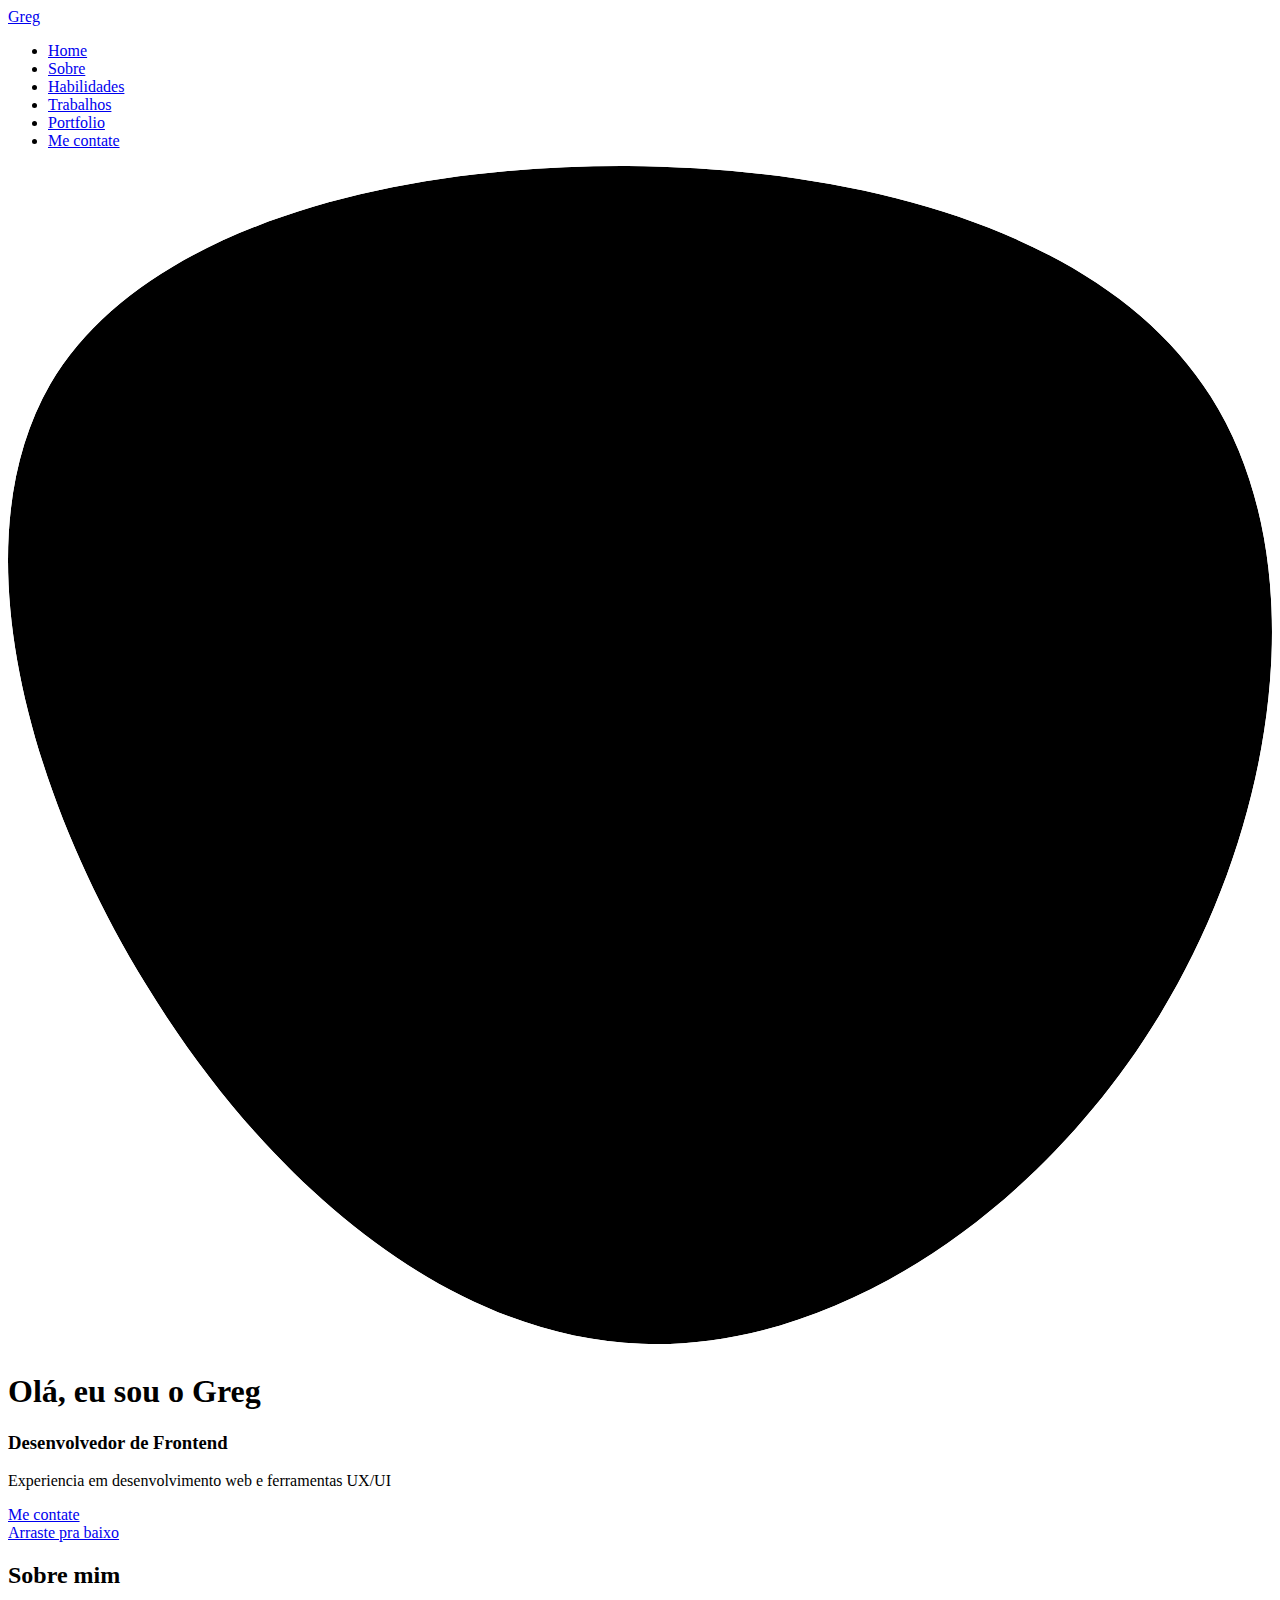
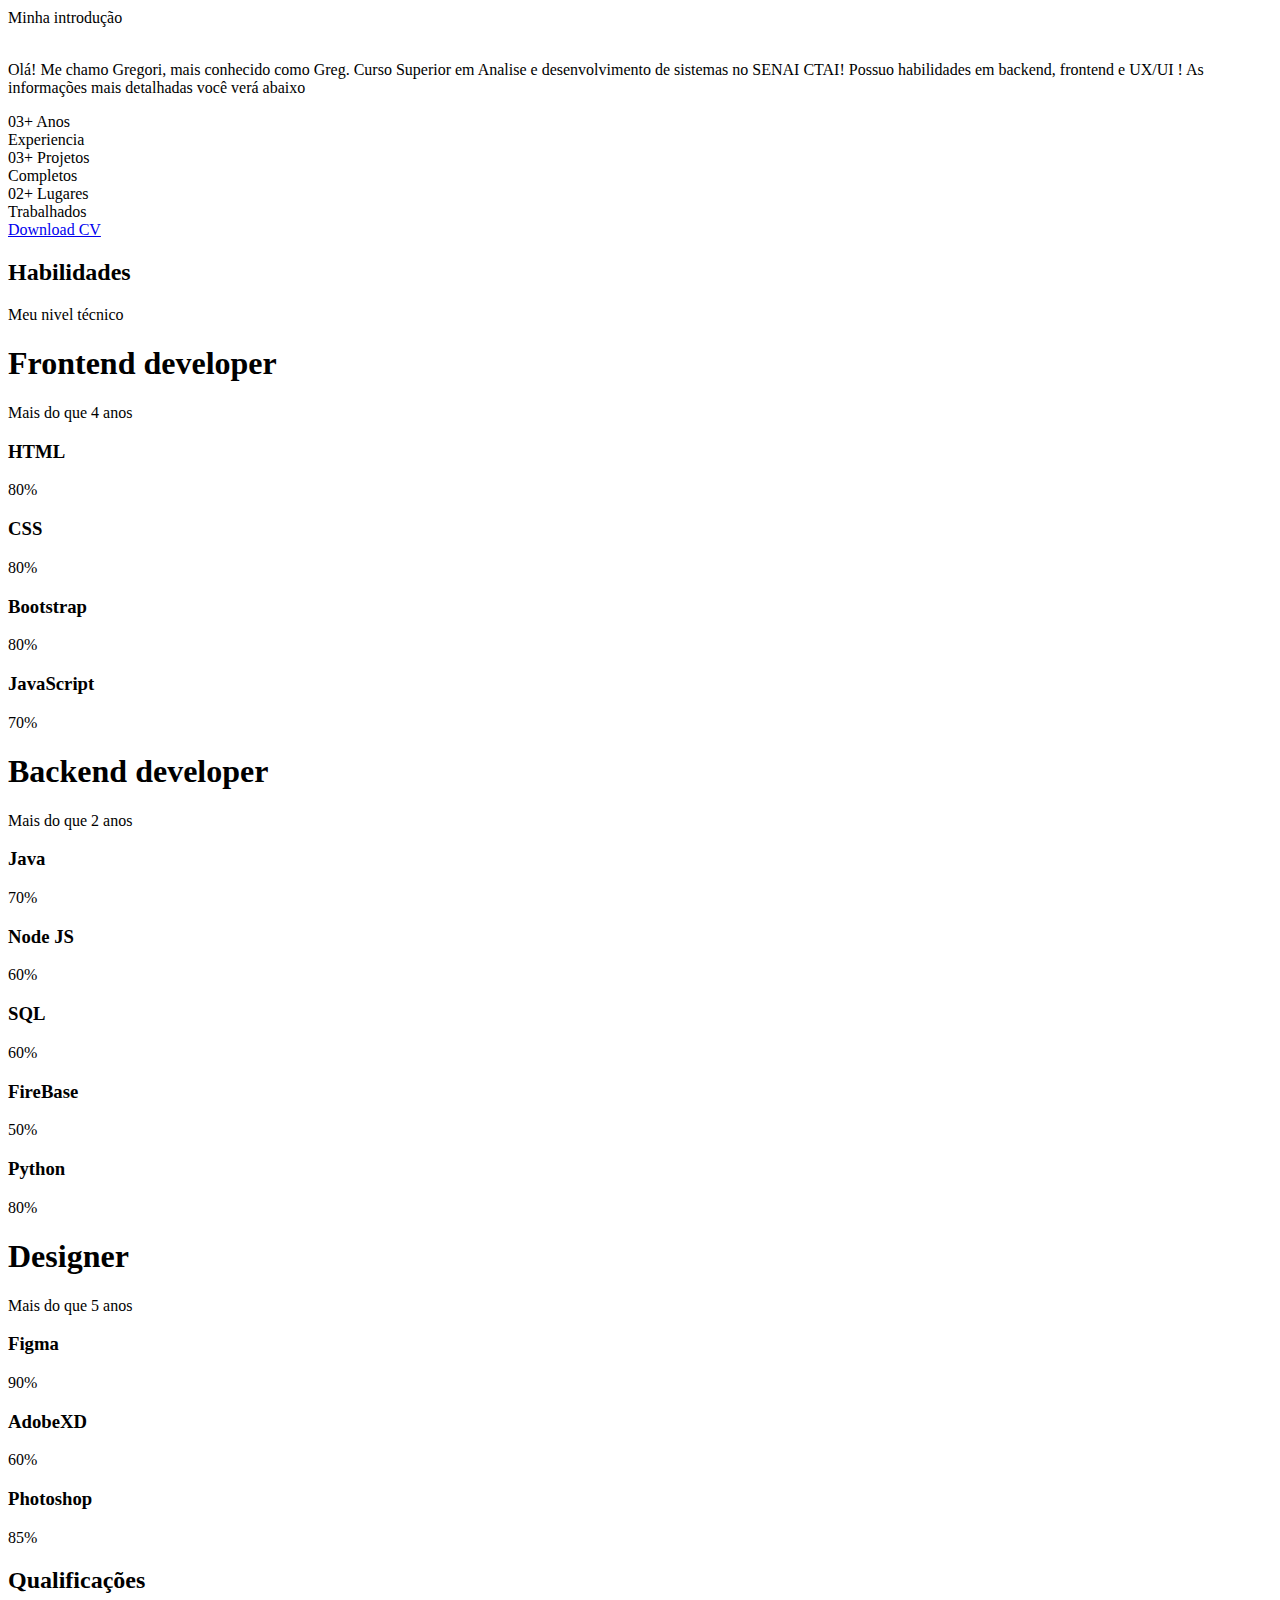
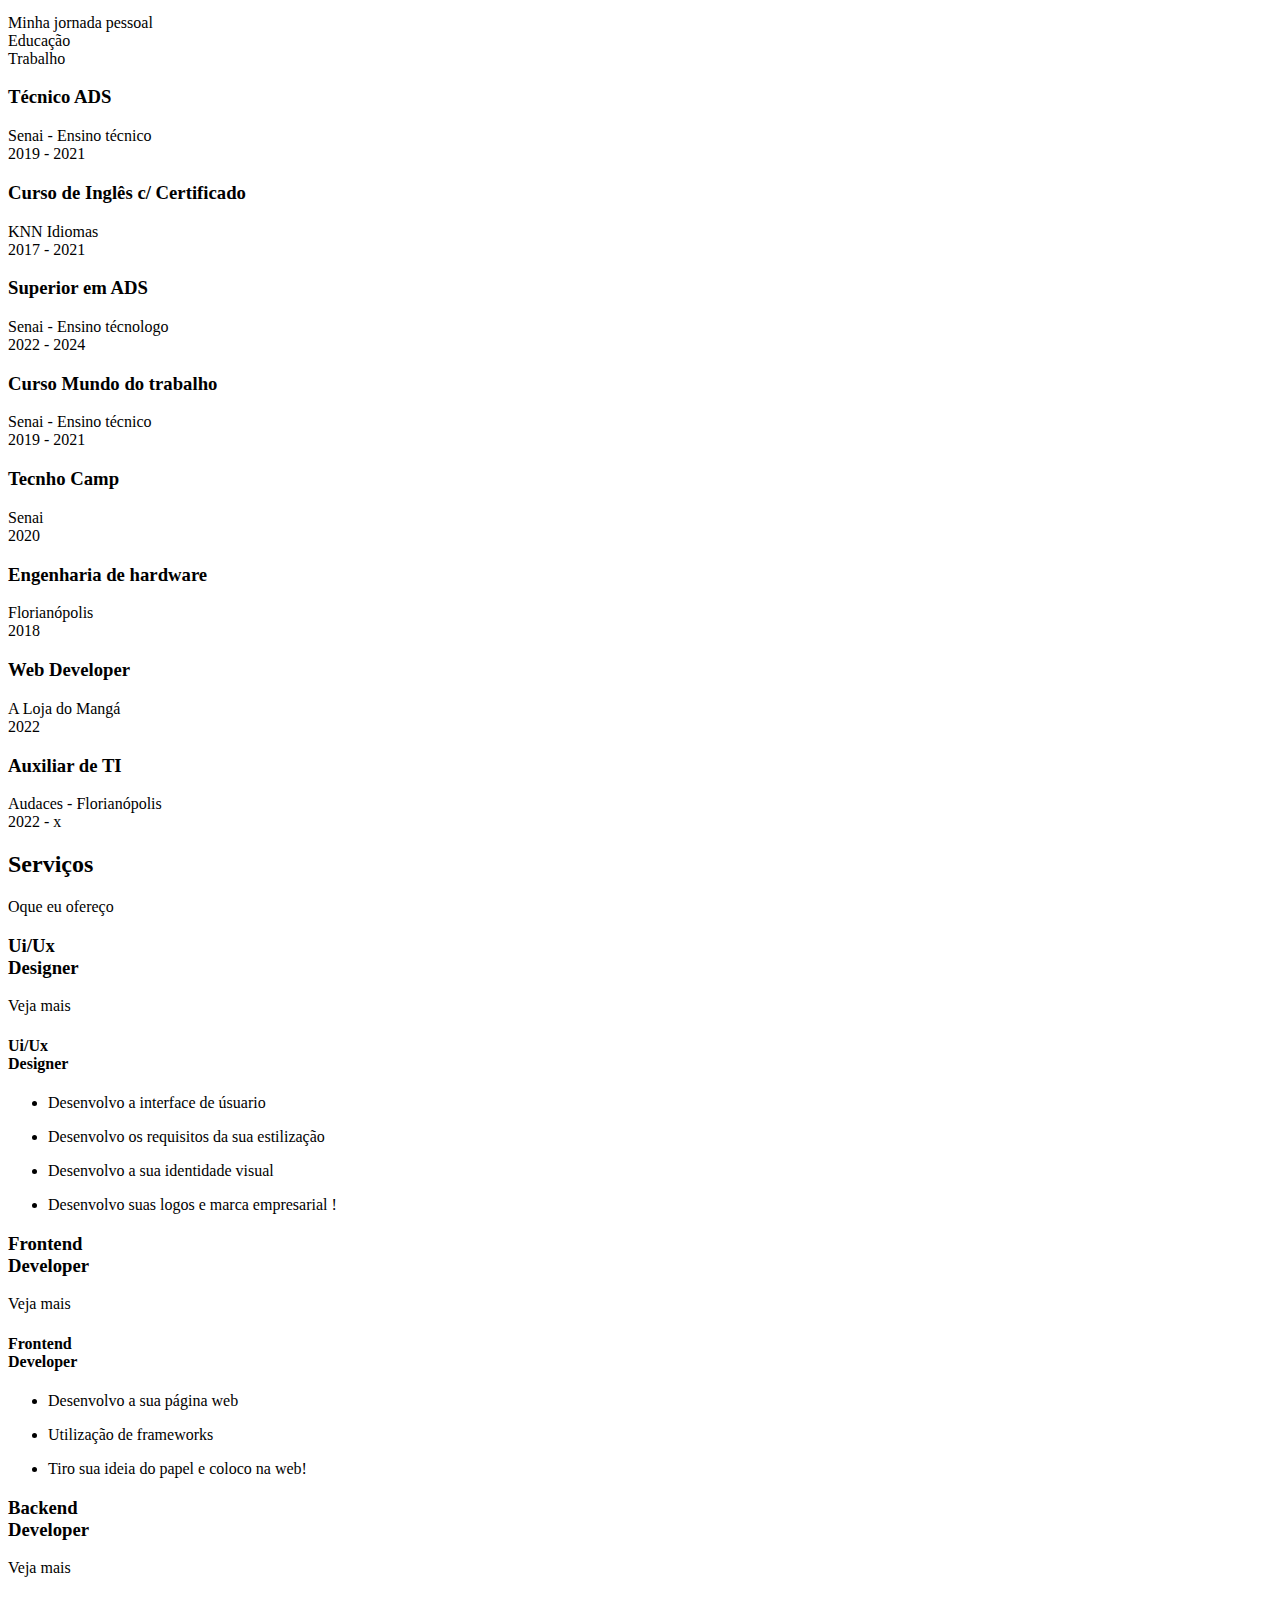
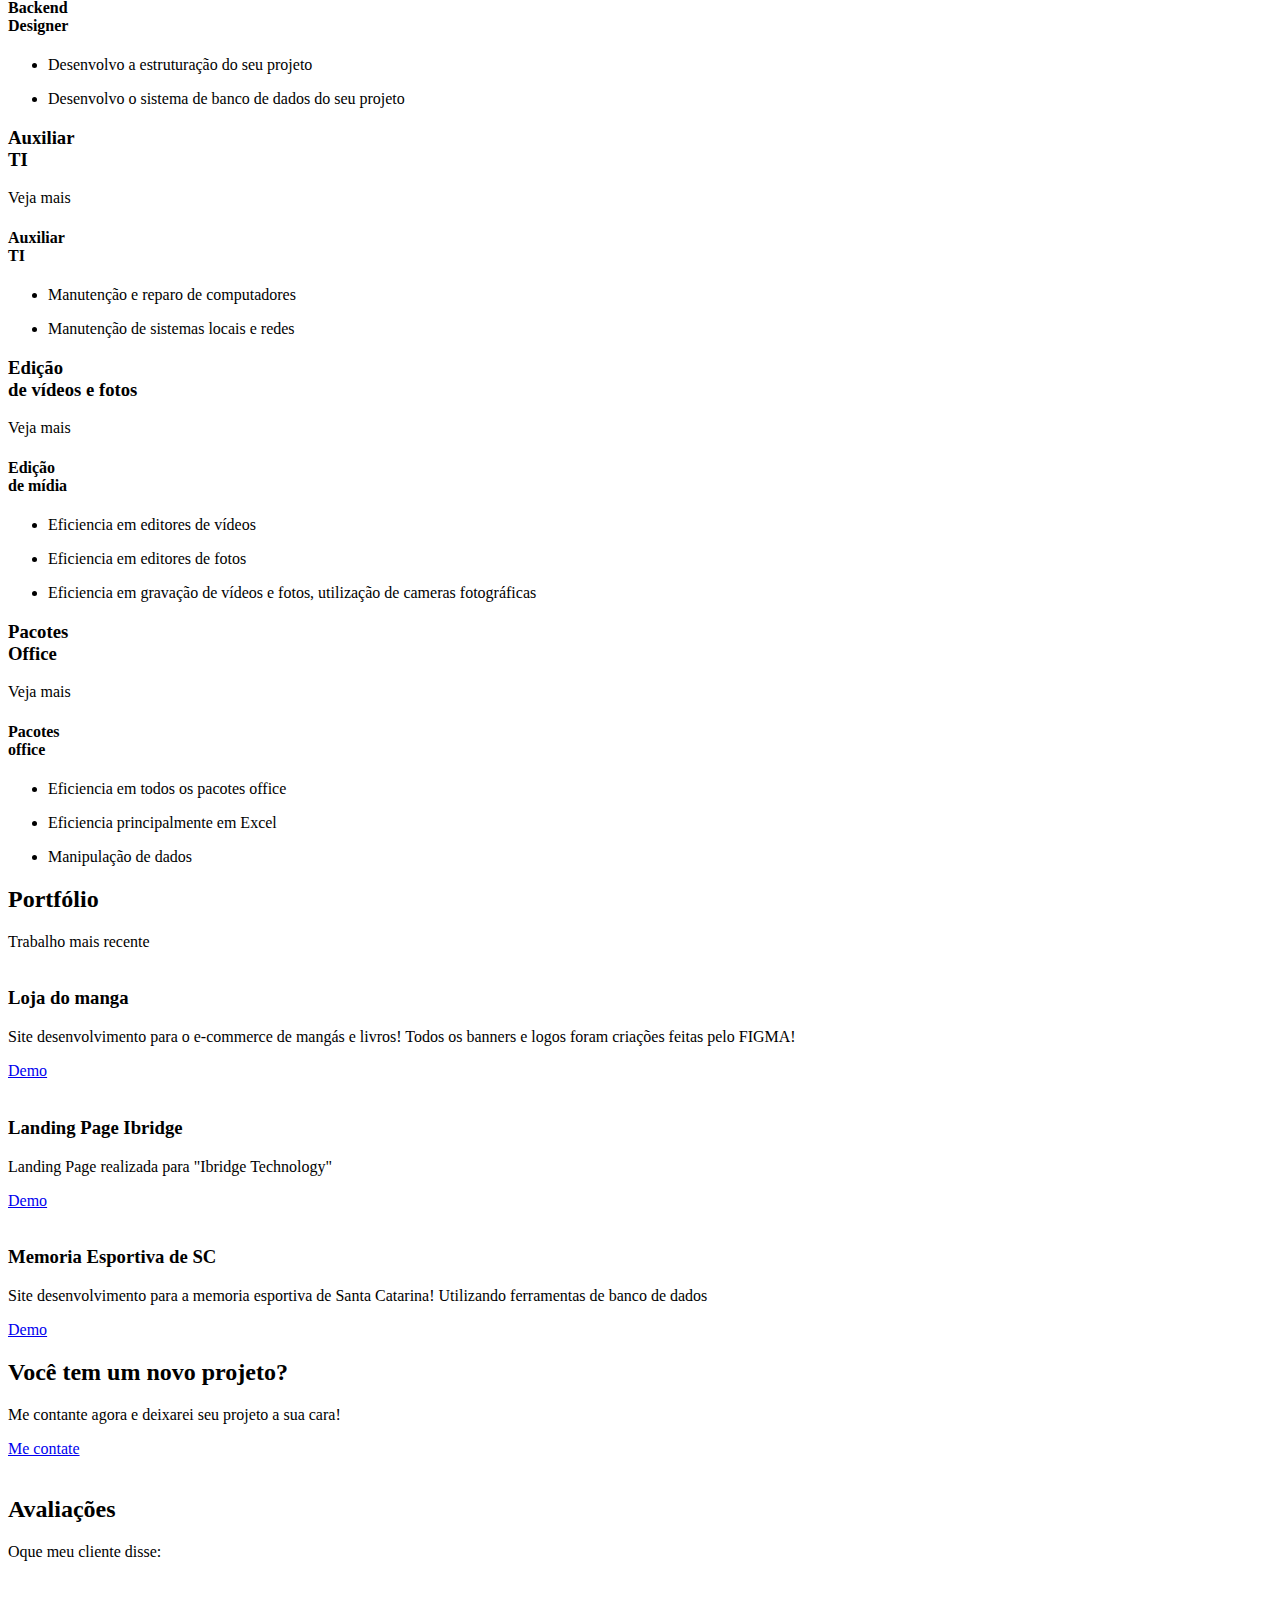
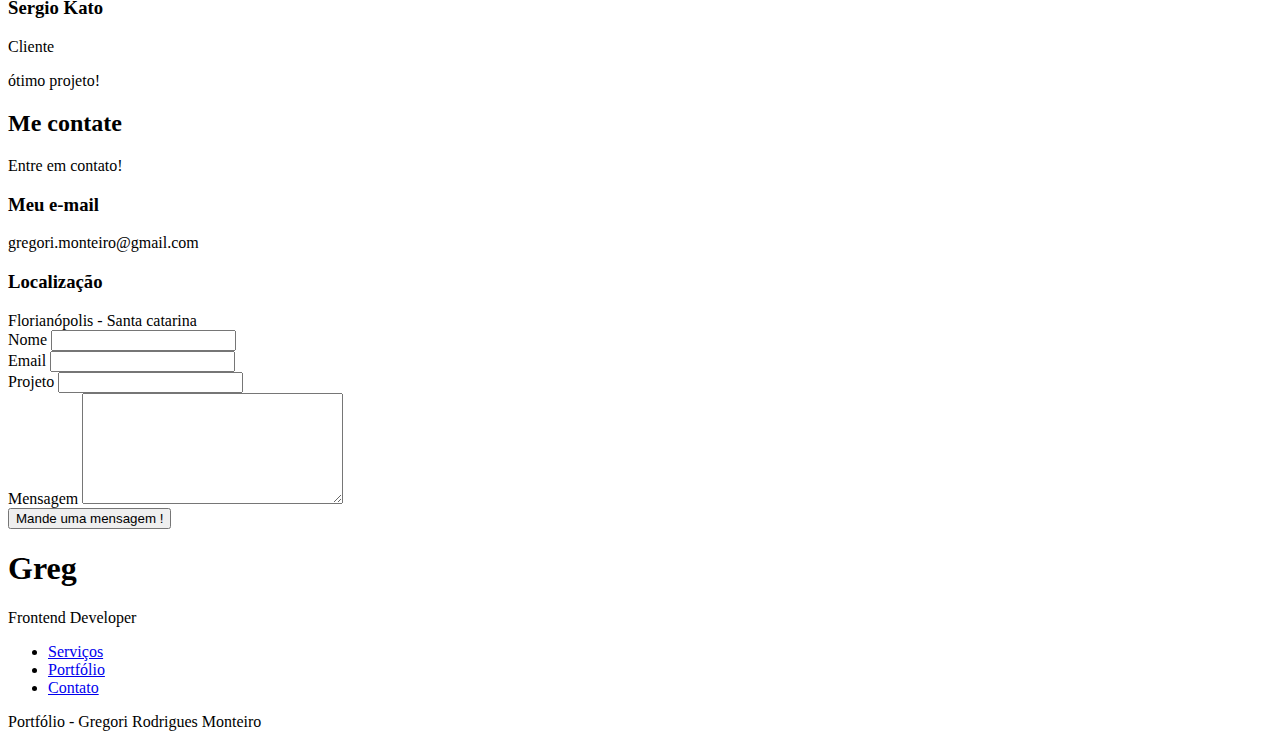
==== index.html @ 1027dbb8 "Update index.html" ====
<!DOCTYPE html>
    <html lang="en">
    <head>
        <meta charset="UTF-8">
        <meta name="viewport" content="width=device-width, initial-scale=1.0">
    <link rel="stylesheet" href="https://unicons.iconscout.com/release/v4.0.0/css/line.css">
    <link rel="stylesheet" href="./css/swiper-bundle.min.css">
    <link rel="stylesheet" href="./css/styles.css">
    <link rel="shortcut icon" href="/img/web.png" type="image/png">
    
    <title>Portfólio Greg!</title>
</head>
<body>
    <header class="header" id="header">
        <nav class="nav container">
            <a href="#" class="nav__logo">Greg</a>

            <div class="nav__menu" id="nav-menu">
                <ul class="nav__list grid">
                    <li class="nav__item">
                        <a href="#home" class="nav__link active-link">
                            <i class="uil uil-estate nav__icon"></i> Home
                        </a>
                    </li>
                    
                    <li class="nav__item">
                        <a href="#sobre" class="nav__link">
                            <i class="uil uil-user nav__icon"></i> Sobre
                        </a>
                    </li>
                    <li class="nav__item">
                        <a href="#habilidades" class="nav__link">
                            <i class="uil uil-file nav__icon"></i>Habilidades
                        </a>
                    </li>
                    <li class="nav__item">
                        <a href="#trabalhos" class="nav__link">
                            <i class="uil uil-briefcase-alt nav__icon"></i> Trabalhos
                        </a>
                    </li>
                    <li class="nav__item">
                        <a href="#portfolio" class="nav__link">
                            <i class="uil uil-scenery nav__icon"></i>Portfolio
                        </a>
                    </li>
                    <li class="nav__item">
                        <a href="#contato" class="nav__link">
                            <i class="uil uil-message nav__icon"></i>Me contate
                        </a>
                    </li>
                </ul>
                <i class="uil uil-times nav__close" id="nav-close"></i>
            </div>

            <div class="nav__btns">
                <!--Theme change buton-->
                <i class="uil uil-moon change-theme" id="theme-button"></i>
                <div class="nav__toggle" id="nav-toggle">
                    <i class="uil uil-apps"></i>
                </div>
            </div>
        </nav>
    </header>
<!--=============== HOME ===============-->
    <main class="main">
        <section class="home section" id="home">
            <div class="home__container container grid">
                <div class="home__content grid">
                    <div class="home__social">
                        <a href="https://www.linkedin.com/in/gregori-rodrigues-monteiro/" target="_blank" class="home__social-icon">
                            <i class="uil uil-linkedin-alt"></i>
                        </a>
                        <a href="https://instagram.com/gregg.rm/" target="_blank" class="home__social-icon">
                            <i class="uil uil-instagram"></i>
                        </a>
                        <a href="https://github.com/GregGregK" target="_blank" class="home__social-icon">
                            <i class="uil uil-github-alt"></i>
                        </a>
                    </div>
                
                <div class="home__img">
                    <svg class="home__blob"  viewBox="0 0 200 187" xmlns="http://www.w3.org/2000/svg" xmlns:xlink="http://www.w3.org/1999/xlink">
                        <mask id="mask0" mask-type="alpha">
                            <path d="M190.312 36.4879C206.582 62.1187 201.309 102.826 182.328 134.186C163.346 165.547 
                            130.807 187.559 100.226 186.353C69.6454 185.297 41.0228 161.023 21.7403 129.362C2.45775 
                            97.8511 -7.48481 59.1033 6.67581 34.5279C20.9871 10.1032 59.7028 -0.149132 97.9666 
                            0.00163737C136.23 0.303176 174.193 10.857 190.312 36.4879Z"/>
                        </mask>
                        <g mask="url(#mask0)">
                            <path d="M190.312 36.4879C206.582 62.1187 201.309 102.826 182.328 134.186C163.346 
                            165.547 130.807 187.559 100.226 186.353C69.6454 185.297 41.0228 161.023 21.7403 
                            129.362C2.45775 97.8511 -7.48481 59.1033 6.67581 34.5279C20.9871 10.1032 59.7028 
                            -0.149132 97.9666 0.00163737C136.23 0.303176 174.193 10.857 190.312 36.4879Z"/>
                            <image class="home__blob-img" x='12' y="18" xlink:href="./img/perfil.png"/>
                        </g>
                    </svg>
                </div>
                <div class="home__data">
                    <h1 class="home__title">Olá, eu sou o Greg</h1>
                    <h3 class="home__subtitle">Desenvolvedor de Frontend</h3>
                    <p class="home_description">Experiencia em
                         desenvolvimento web e ferramentas UX/UI</p>
                    <a href="#contato" class="button button--flex">
                        Me contate <i class="uil uil-message button__icon"></i>
                    </a>
                </div>
             </div>
             <div class="home__scroll">
                <a href="#sobre" class="home__scroll-button button--flex">
                    <i class="uil uil-mouse-alt home__scroll-mouse"></i>
                    <span class="home__scroll-name">Arraste pra baixo</span>
                    <i class="uil uil-arrow-down home__scroll-arrow"></i>
                </a>
             </div>
            </div>
        </section>
        <!--=============== SOBRE ===============-->
        <section class="about section" id="sobre">
            <h2 class="section__title">Sobre mim</h2>
            <span class="section__subtitle">Minha introdução</span>

            <div class="about__container container grid">
                <img src="img/sobre.png" alt="" class="about__img">

                <div class="about__data">
                    <p class="about__description">
                        Olá! Me chamo Gregori, mais conhecido como Greg. Curso Superior em Analise e desenvolvimento de sistemas no SENAI CTAI!
                        Possuo habilidades em backend, frontend e UX/UI ! As informações mais detalhadas você verá abaixo
                    </p>

                    <div class="about__info">
                        <div>
                            <span class="about__info-title">03+</span>
                            <span class="about__info-name">Anos <br> Experiencia</span>
                        </div>
                        <div>
                            <span class="about__info-title">03+</span>
                            <span class="about__info-name">Projetos <br> Completos</span>
                        </div>
                        <div>
                            <span class="about__info-title">02+</span>
                            <span class="about__info-name">Lugares <br> Trabalhados</span>
                        </div>
                    </div>

                    <div class="about__buttons">
                        <a download="" href="pdf/Curriculum vitae Gregori Rodrigues Monteiro.pdf" class="button button--flex">
                            Download CV<i class="uil uil-folder-download button__icon"></i>
                        </a>
                    </div>
                </div>
            </div>
        </section>
        <!--=============== HABILIDADES ===============-->
        <section class="skills section" id="habilidades">
            <h2 class="section__title">Habilidades</h2>
            <span class="section__subtitle">Meu nivel técnico</span>

            <div class="skills__container container grid">
                <div>
                    <!--Habilidades 1 v -->
                    <div class="skills__content skills__open">
                        <div class="skills__header">
                            <i class="uil uil-brackets-curly skills__icon"></i>

                            <div>
                                <h1 class="skills__title">Frontend developer</h1>
                                <span class="skills__subtitle">Mais do que 4 anos</span>
                            </div>

                            <i class="uil uil-angle-down skills_arrow"></i>
                        </div>

                        <div class="skills__list grid">
                            <div class="skills__data">
                                <div class="skills__titles">
                                    <h3 class="skills__name">HTML</h3>
                                    <span class="skills__numer">80%</span>
                                </div>
                                <div class="skills_bar">
                                    <span class="skills__percentage skills_css"></span>
                                </div>
                            </div>

                            <div class="skills__data">
                                <div class="skills__titles">
                                    <h3 class="skills__name">CSS</h3>
                                    <span class="skills__numer">80%</span>
                                </div>
                                <div class="skills_bar">
                                    <span class="skills__percentage skills_css"></span>
                                </div>
                            </div>
                            <div class="skills__data">
                                <div class="skills__titles">
                                    <h3 class="skills__name">Bootstrap</h3>
                                    <span class="skills__numer">80%</span>
                                </div>
                                <div class="skills_bar">
                                    <span class="skills__percentage skills_css"></span>
                                </div>
                            </div>

                            <div class="skills__data">
                                <div class="skills__titles">
                                    <h3 class="skills__name">JavaScript</h3>
                                    <span class="skills__numer">70%</span>
                                </div>
                                <div class="skills_bar">
                                    <span class="skills__percentage skills_javascript"></span>
                                </div>
                            </div>
                        </div>
                    </div>
                </div>
                <div>
                    <!--Habilidades 2 v -->
                    <div class="skills__content skills__close">
                        <div class="skills__header">
                            <i class="uil uil-server skills__icon"></i>

                            <div>
                                <h1 class="skills__title">Backend developer</h1>
                                <span class="skills__subtitle">Mais do que 2 anos</span>
                            </div>

                            <i class="uil uil-angle-down skills_arrow"></i>
                        </div>

                        <div class="skills__list grid">
                            <div class="skills__data">
                                <div class="skills__titles">
                                    <h3 class="skills__name">Java</h3>
                                    <span class="skills__numer">70%</span>
                                </div>
                                <div class="skills_bar">
                                    <span class="skills__percentage skills_java"></span>
                                </div>
                            </div>

                            <div class="skills__data">
                                <div class="skills__titles">
                                    <h3 class="skills__name">Node JS</h3>
                                    <span class="skills__numer">60%</span>
                                </div>
                                <div class="skills_bar">
                                    <span class="skills__percentage skills_node"></span>
                                </div>
                            </div>
                            <div class="skills__data">
                                <div class="skills__titles">
                                    <h3 class="skills__name">SQL</h3>
                                    <span class="skills__numer">60%</span>
                                </div>
                                <div class="skills_bar">
                                    <span class="skills__percentage skills_node"></span>
                                </div>
                            </div>

                            <div class="skills__data">
                                <div class="skills__titles">
                                    <h3 class="skills__name">FireBase</h3>
                                    <span class="skills__numer">50%</span>
                                </div>
                                <div class="skills_bar">
                                    <span class="skills__percentage skills_firebase"></span>
                                </div>
                            </div>

                            <div class="skills__data">
                                <div class="skills__titles">
                                    <h3 class="skills__name">Python</h3>
                                    <span class="skills__numer">80%</span>
                                </div>
                                <div class="skills_bar">
                                    <span class="skills__percentage skills_python"></span>
                                </div>
                            </div>
                        </div>
                    </div>
                </div>
                    <!--Habilidades 3 v -->
                <div>
                    <div class="skills__content skills__close ">
                        <div class="skills__header">
                            <i class="uil uil-swatchbook skills__icon"></i>

                            <div>
                                <h1 class="skills__title">Designer</h1>
                                <span class="skills__subtitle">Mais do que 5 anos</span>
                            </div>

                            <i class="uil uil-angle-down skills_arrow"></i>
                        </div>

                        <div class="skills__list grid">
                            <div class="skills__data">
                                <div class="skills__titles">
                                    <h3 class="skills__name">Figma</h3>
                                    <span class="skills__numer">90%</span>
                                </div>
                                <div class="skills_bar">
                                    <span class="skills__percentage skills_figma"></span>
                                </div>
                            </div>

                            <div class="skills__data">
                                <div class="skills__titles">
                                    <h3 class="skills__name">AdobeXD</h3>
                                    <span class="skills__numer">60%</span>
                                </div>
                                <div class="skills_bar">
                                    <span class="skills__percentage skills_adobe"></span>
                                </div>
                            </div>

                            <div class="skills__data">
                                <div class="skills__titles">
                                    <h3 class="skills__name">Photoshop</h3>
                                    <span class="skills__numer">85%</span>
                                </div>
                                <div class="skills_bar">
                                    <span class="skills__percentage skills_phothoshop"></span>
                                </div>
                            </div>
                        </div>
                    </div>
                </div>

            </div>
        </section>

        <!--=============== QUALIFICAÇÕES ===============-->
        <section class="qualification section">
            <h2 class="section__title">Qualificações</h2>
            <span class="section__subtitle">Minha jornada pessoal</span>

            <div class="qualification__container container">
                <div class="qualification__tabs">
                    <div class="qualification__button button--flex qualification__active" data-target='#education'>
                        <i class="uil uil-graduation-cap qualification__icon"></i>
                        Educação
                    </div>

                    <div class="qualification__button button--flex" data-target="#work">
                        <i class="uil uil-briefcase-alt qualification__icon"></i>
                        Trabalho
                    </div>
                </div>

                <div class="qualification__sections">
                    <!--Qualificação Conteudo 1-->
                    <div class="qualification__content qualification__active" data-content id="education">
                        <!--Qualificação 1-->
                        <div class="qualification__data">
                            <div>
                                <h3 class="qualification__title">Técnico ADS</h3>
                                <span class="qualification__subtitle">Senai - Ensino técnico</span>
                                <div class="qualification__calendar">
                                    <i class="uil uil-calendar-alt"></i>
                                    2019 - 2021
                                </div>
                            </div>

                            <div>
                                <span class="qualification__rounder"></span>
                                <span class="qualification__line"></span>
                            </div>
                        </div>

                        <!--Qualificação 2-->
                        <div class="qualification__data">
                            <div></div>

                            <div>
                                <span class="qualification__rounder"></span>
                                <span class="qualification__line"></span>
                            </div>

                            <div>
                                <h3 class="qualification__title">Curso de Inglês c/ Certificado</h3>
                                <span class="qualification__subtitle">KNN Idiomas </span>
                                <div class="qualification__calendar">
                                    <i class="uil uil-calendar-alt"></i>
                                    2017 - 2021
                                </div>
                            </div>
                        </div>

                        <!--Qualificação 3-->
                        <div class="qualification__data">

                            

                            <div>
                                <h3 class="qualification__title">Superior em ADS</h3>
                                <span class="qualification__subtitle">Senai - Ensino técnologo</span>
                                <div class="qualification__calendar">
                                    <i class="uil uil-calendar-alt"></i>
                                    2022 - 2024
                                </div>
                            </div>
                            <div>
                                <span class="qualification__rounder"></span>
                                <span class="qualification__line"></span>
                            </div>
                            
                        </div>

                        <!--Qualificação 4-->
                        <div class="qualification__data">
                            <div></div>
                            <div>
                                <span class="qualification__rounder"></span>
                                <span class="qualification__line"></span>
                            </div>
                            <div>
                                <h3 class="qualification__title">Curso Mundo do trabalho</h3>
                                <span class="qualification__subtitle">Senai - Ensino técnico</span>
                                <div class="qualification__calendar">
                                    <i class="uil uil-calendar-alt"></i>
                                    2019 - 2021
                                </div>
                            </div>

                          
                        </div>

                        <!--Qualificação 5-->
                        <div class="qualification__data">
                            <div>
                                <h3 class="qualification__title">Tecnho Camp</h3>
                                <span class="qualification__subtitle">Senai</span>
                                <div class="qualification__calendar">
                                    <i class="uil uil-calendar-alt"></i>
                                    2020
                                </div>
                            </div>

                            <div>
                                <span class="qualification__rounder"></span>
                                <span class="qualification__line"></span>
                            </div>
                        </div>

                        <!--Qualificação 6-->
                        <div class="qualification__data">
                            <div></div>

                            <div>
                                <span class="qualification__rounder"></span>
                                <!-- <span class="qualification__line"></span> !-->
                            </div>

                            <div>
                                <h3 class="qualification__title">Engenharia de hardware</h3>
                                <span class="qualification__subtitle">Florianópolis</span>
                                <div class="qualification__calendar">
                                    <i class="uil uil-calendar-alt"></i>
                                    2018
                                </div>
                            </div>
                        </div>
                    </div>

                    <!--Qualificação Conteudo 2-->
                    <div class="qualification__content" data-content id="work">
                        <!--Qualificação 1-->
                        <div class="qualification__data">
                            <div>
                                <h3 class="qualification__title">Web Developer</h3>
                                <span class="qualification__subtitle">A Loja do Mangá</span>
                                <div class="qualification__calendar">
                                    <i class="uil uil-calendar-alt"></i>
                                    2022
                                </div>
                            </div>

                            <div>
                                <span class="qualification__rounder"></span>
                                <span class="qualification__line"></span>
                            </div>
                        </div>

                        <!--Qualificação 2-->
                        <div class="qualification__data">
                            <div></div>

                            <div>
                                <span class="qualification__rounder"></span>
                               <!--<span class="qualification__line"></span>--> 
                            </div>

                            <div>
                                <h3 class="qualification__title">Auxiliar de TI</h3>
                                <span class="qualification__subtitle">Audaces - Florianópolis </span>
                                <div class="qualification__calendar">
                                    <i class="uil uil-calendar-alt"></i>
                                   2022 - x 
                                </div>
                            </div>
                        </div>
                    </div>
                </div>
            </div>
        </section>
        <!--=============== SERVIÇOS ===============-->
        <section class="services section" id="trabalhos">
            <h2 class="section__title">Serviços</h2>
            <span class="section__subtitle">Oque eu ofereço</span>

            <div class="services__container container grid">
                <!--Serviço 1-->
                <div class="services__content">
                    <div>
                        <i class="uil uil-web-grid services__icon"></i>
                        <h3 class="services__title">Ui/Ux <br> Designer</h3>
                    </div>

                    <span class="button button--flex button--small button--link services__button">
                        Veja mais
                        <i class="uil uil-arrow-right button__icon"></i>
                    </span>
                    
                    <div class="services__modal">
                        <div class="services__modal-content">
                            <h4 class="services__modal-title">Ui/Ux <br> Designer</h4>
                            <i class="uil uil-times services__modal-close"></i>

                            <ul class="services__modal-services grid">
                                <li class="services__modal-service">
                                    <i class="uil uil-check-circle services__modal-icon"></i>
                                    <p>Desenvolvo a interface de úsuario</p>
                                </li>
                                <li class="services__modal-service">
                                    <i class="uil uil-check-circle services__modal-icon"></i>
                                    <p>Desenvolvo os requisitos da sua estilização</p>
                                </li>
                                <li class="services__modal-service">
                                    <i class="uil uil-check-circle services__modal-icon"></i>
                                    <p>Desenvolvo a sua identidade visual</p>
                                </li>
                                <li class="services__modal-service">
                                    <i class="uil uil-check-circle services__modal-icon"></i>
                                    <p>Desenvolvo suas logos e marca empresarial !</p>
                                </li>
                            </ul>
                        </div>
                    </div>
                </div>
                <!--Serviço 2-->
                <div class="services__content">
                    <div>
                        <i class="uil uil-arrow services__icon"></i>
                        <h3 class="services__title">Frontend <br> Developer</h3>
                    </div>

                    <span class="button button--flex button--small button--link services__button">
                        Veja mais
                        <i class="uil uil-arrow-right button__icon"></i>
                    </span>
                    
                    <div class="services__modal">
                        <div class="services__modal-content">
                            <h4 class="services__modal-title">Frontend <br> Developer</h4>
                            <i class="uil uil-times services__modal-close"></i>

                            <ul class="services__modal-services grid">
                                <li class="services__modal-service">
                                    <i class="uil uil-check-circle services__modal-icon"></i>
                                    <p>Desenvolvo a sua página web</p>
                                </li>
                                <li class="services__modal-service">
                                    <i class="uil uil-check-circle services__modal-icon"></i>
                                    <p>Utilização de frameworks</p>
                                </li>
                                <li class="services__modal-service">
                                    <i class="uil uil-check-circle services__modal-icon"></i>
                                    <p>Tiro sua ideia do papel e coloco na web!</p>
                                </li>
                            </ul>
                        </div>
                    </div>
                </div>
                <!--Serviço 3-->
                <div class="services__content">
                    <div>
                        <i class="uil uil-pen services__icon"></i>
                        <h3 class="services__title">Backend<br> Developer</h3>
                    </div>

                    <span class="button button--flex button--small button--link services__button">
                        Veja mais
                        <i class="uil uil-arrow-right button__icon"></i>
                    </span>
                    
                    <div class="services__modal">
                        <div class="services__modal-content">
                            <h4 class="services__modal-title">Backend<br> Designer</h4>
                            <i class="uil uil-times services__modal-close"></i>

                            <ul class="services__modal-services grid">
                                <li class="services__modal-service">
                                    <i class="uil uil-check-circle services__modal-icon"></i>
                                    <p>Desenvolvo a estruturação do seu projeto</p>
                                </li>
                                <li class="services__modal-service">
                                    <i class="uil uil-check-circle services__modal-icon"></i>
                                    <p>Desenvolvo o sistema de banco de dados do seu projeto</p>
                                </li>
                            </ul>
                        </div>
                    </div>
                </div>
                <!--Serviço 4-->
                <div class="services__content">
                    <div>
                        <i class="uil uil-constructor services__icon"></i>
                        <h3 class="services__title">Auxiliar<br> TI</h3>
                    </div>

                    <span class="button button--flex button--small button--link services__button">
                        Veja mais
                        <i class="uil uil-arrow-right button__icon"></i>
                    </span>
                    
                    <div class="services__modal">
                        <div class="services__modal-content">
                            <h4 class="services__modal-title">Auxiliar<br> TI</h4>
                            <i class="uil uil-times services__modal-close"></i>

                            <ul class="services__modal-services grid">
                                <li class="services__modal-service">
                                    <i class="uil uil-check-circle services__modal-icon"></i>
                                    <p>Manutenção e reparo de computadores</p>
                                </li>
                                <li class="services__modal-service">
                                    <i class="uil uil-check-circle services__modal-icon"></i>
                                    <p>Manutenção de sistemas locais e redes</p>
                                </li>
                            </ul>
                        </div>
                    </div>
                </div>
                <!--Serviço 5-->
                <div class="services__content">
                    <div>
                        <i class="uil uil-camera services__icon"></i>
                        <h3 class="services__title">Edição<br> de vídeos e fotos</h3>
                    </div>

                    <span class="button button--flex button--small button--link services__button">
                        Veja mais
                        <i class="uil uil-arrow-right button__icon"></i>
                    </span>
                    
                    <div class="services__modal">
                        <div class="services__modal-content">
                            <h4 class="services__modal-title">Edição<br> de mídia</h4>
                            <i class="uil uil-times services__modal-close"></i>

                            <ul class="services__modal-services grid">
                                <li class="services__modal-service">
                                    <i class="uil uil-check-circle services__modal-icon"></i>
                                    <p>Eficiencia em editores de vídeos</p>
                                </li>
                                <li class="services__modal-service">
                                    <i class="uil uil-check-circle services__modal-icon"></i>
                                    <p>Eficiencia em editores de fotos</p>
                                </li>
                                <li class="services__modal-service">
                                    <i class="uil uil-check-circle services__modal-icon"></i>
                                    <p>Eficiencia em gravação de vídeos e fotos, utilização de cameras fotográficas</p>
                                </li>
                            </ul>
                        </div>
                    </div>
                </div>
                 <!--Serviço 6-->
                 <div class="services__content">
                    <div>
                        <i class="uil uil-google-drive services__icon"></i>
                        <h3 class="services__title">Pacotes<br> Office</h3>
                    </div>

                    <span class="button button--flex button--small button--link services__button">
                        Veja mais
                        <i class="uil uil-arrow-right button__icon"></i>
                    </span>
                    
                    <div class="services__modal">
                        <div class="services__modal-content">
                            <h4 class="services__modal-title">Pacotes<br> office</h4>
                            <i class="uil uil-times services__modal-close"></i>

                            <ul class="services__modal-services grid">
                                <li class="services__modal-service">
                                    <i class="uil uil-check-circle services__modal-icon"></i>
                                    <p>Eficiencia em todos os pacotes office</p>
                                </li>
                                <li class="services__modal-service">
                                    <i class="uil uil-check-circle services__modal-icon"></i>
                                    <p>Eficiencia principalmente em Excel</p>
                                </li>
                                <li class="services__modal-service">
                                    <i class="uil uil-check-circle services__modal-icon"></i>
                                    <p>Manipulação de dados</p>
                                </li>
                            </ul>
                        </div>
                    </div>
                </div>
                
            </div>
        </section>
        <!--=============== Portfolio ===============-->
        <section class="portfolio section" id="portfolio">
            <h2 class="section__title">Portfólio</h2>
            <span class="section__subtitle">Trabalho mais recente</span>

            <div class="portfolio__container container swiper-container">
                <div class="swiper-wrapper">
                    <!--=============== Portfolio 1  ===============-->
                    <div class="portfolio__content grid swiper-slide">
                        <img src="img/portofolio_img1.png" alt="" class="portfolio__img">

                        <div class="portfolio__data">
                            <h3 class="portfolio__title">Loja do manga</h3>
                            <p class="portfolio__description">Site desenvolvimento para o e-commerce de mangás e livros! Todos os banners e logos foram criações feitas pelo FIGMA!</p>
                            <a href="https://lojadomanga.com.br" class="button button--flex button--small portfolio__button">
                                Demo
                                <i class="uil uil-arrow-right button__icon"></i>
                            </a>
                        </div>
                    </div>
                    <!--=============== Portfolio 2  ===============-->
                    <div class="portfolio__content grid swiper-slide">
                        <img src="img/portfolio_img2.png" alt="" class="portfolio__img">

                        <div class="portfolio__data">
                            <h3 class="portfolio__title">Landing Page Ibridge</h3>
                            <p class="portfolio__description">Landing Page realizada para "Ibridge Technology"</p>
                            <a href="https://ibridge-landingpage.netlify.app/" class="button button--flex button--small portfolio__button">
                                Demo
                                <i class="uil uil-arrow-right button__icon"></i>
                            </a>
                        </div>
                    </div>
                    <!--=============== Portfolio 3  ===============-->
                    <div class="portfolio__content grid swiper-slide">
                        <img src="img/portfolio_img3.png" alt="" class="portfolio__img">

                        <div class="portfolio__data">
                            <h3 class="portfolio__title">Memoria Esportiva de SC</h3>
                            <p class="portfolio__description">Site desenvolvimento para a memoria esportiva de Santa Catarina! Utilizando ferramentas de banco de dados </p>
                            <a href="https://app-gregfolio-em.herokuapp.com/" class="button button--flex button--small portfolio__button">
                                Demo
                                <i class="uil uil-arrow-right button__icon"></i>
                            </a>
                        </div>
                    </div>
                </div>
                  <!-- Add Arrows -->
                  <div class="swiper-button-next">
                    <i class="uil uil-angle-right-b swiper-portfolio-icon"></i>
                  </div>
                  <div class="swiper-button-prev">
                    <i class="uil uil-angle-left-b swiper-portfolio-icon"></i>
                  </div>
                  <!-- Add Pagination -->
                  <div class="swiper-pagination"></div>
            </div>
        </section>
        <!--=============== Projeto em mente ===============-->
        <section class="project section">
            <div class="project__bg">
                <div class="project__container container grid">
                    <div class="project__data">
                        <h2 class="project__title">Você tem um novo projeto?</h2>
                        <p class="project__description">Me contante agora e deixarei seu projeto a sua cara!</p>
                        <a href="#contato" class="button button--flex button--white">
                            Me contate
                            <i class="uil uil-message project__icon button__icon"></i>
                        </a>
                    </div>

                    <img src="/img/projeto.png" alt="" class="project__img">
                </div>
            </div>
        </section>
       <!--=============== Testemunho ===============-->
        <section class="testimonial section">
            <h2 class="section__title">Avaliações</h2>
            <span class="section__subtitle">Oque meu cliente disse: </span>

            <div class="testimonial__container container swiper-container">
                <div class="swiper-wrapper">
                    <!--=============== Testemunho 1 ===============-->
                    <div class="testimonial__content swiper-slide">
                        <div class="testimonial__data">
                            <div class="testimonial__header">
                                <img src="/img/testemunho.png" alt="" class="testimonial__img">

                                <div>
                                    <h3 class="testiomonial__name">Sergio Kato</h3>
                                    <span class="testimonial__client">Cliente</span>
                                </div>
                            </div>
                            <div>
                                <i class="uil uil-star testimonial__icon-star"></i>
                                <i class="uil uil-star testimonial__icon-star"></i>
                                <i class="uil uil-star testimonial__icon-star"></i>
                                <i class="uil uil-star testimonial__icon-star"></i>
                                <i class="uil uil-star testimonial__icon-star"></i>
                            </div>
                        </div>

                        <p class="testimonial__description">ótimo projeto!</p>
                    </div>
                </div>
                 <!-- Add Pagination -->
                <div class="swiper-pagination swiper-pagination-testimonial"></div>
            </div>
        </section>
        <!--=============== Me contate ===============-->
        <section class="contact section" id="contato">
            <h2 class="section__title">Me contate</h2>
            <span class="section__subtitle">Entre em contato!</span>

            <div class="contact__container container grid">
                <div>
                    <div class="contact__information">
                        <i class="uil uil-envelope contact__icon"></i>

                        <div>
                            <h3 class="contact__title">Meu e-mail</h3>
                            <span class="contact__subtitle">gregori.monteiro@gmail.com</span>
                        </div>
                    </div>
                    <div class="contact__information">
                        <i class="uil uil-location-point contact__icon"></i>

                        <div>
                            <h3 class="contact__title">Localização</h3>
                            <span class="contact__subtitle">Florianópolis - Santa catarina</span>
                        </div>
                    </div>
                </div>

                <form action="https://formsubmit.co/gregori.monteiro@gmail.com" class="contact__form grid" method="POST">
                    <div class="contact__inputs grid">
                        <div class="contact__content">
                            <label for="name" class="contact__label">Nome</label>
                            <input type="text" name="name" class="contact__input" required>
                        </div>
                        <div class="contact__content">
                            <label for="email" class="contact__label">Email</label>
                            <input type="email" name="email" class="contact__input "  required>
                        </div>
                    </div>
                    <div class="contact__content">
                        <label for="title" class="contact__label">Projeto</label>
                        <input type="text" name="title" class="contact__input"  required>
                    </div>
                    <div class="contact__content">
                        <label for="message" class="contact__label">Mensagem</label>
                        <textarea name="message" id="" cols="30" rows="7" class="contact__input"  required></textarea>
                    </div>
                    <input type="hidden" name="_next" value="https://portfolio-greggregk.vercel.app/agradecimento.html">
                    <div>
                        <button type="submit" class="button button--flex">
                            Mande uma mensagem !
                            <i class="uil uil-message button__icon"></i>
                        </button>
                    </div>
                </form>
            </div>
        </section>
        <!--=============== Footer ===============-->
        <footer class="footer">
            <div class="footer__bg">
                <div class="footer__container container grid">
                    <div>
                        <h1 class="footer__title">Greg</h1>
                        <span class="footer__subtitle">Frontend Developer</span>
                    </div>

                    <ul class="footer__links">
                        <li>
                            <a href="#trabalhos" class="footer__link">Serviços</a>
                        </li>
                        <li>
                            <a href="#portfolio" class="footer__link">Portfólio</a>
                        </li>
                        <li>
                            <a href="#contato" class="footer__link">Contato</a>
                        </li>
                    </ul>

                    <div class="footer__socials">
                        <a href="https://instagram.com/gregg.rm/" class="footer__social">
                            <i class="uil uil-instagram"></i>
                        </a>
                        <a href="https://github.com/GregGregK" class="footer__social">
                            <i class="uil uil-github-alt"></i>
                        </a>
                        <a href="https://www.linkedin.com/in/gregori-rodrigues-monteiro/" class="footer__social">
                            <i class="uil uil-linkedin-alt"></i>
                        </a>
                    </div>
                </div>

                <p class="footer__copy">Portfólio - Gregori Rodrigues Monteiro</p>
            </div>
        </footer>


        <a href="#" class="scrollup" id="scroll-up">
            <i class="uil uil-arrow-up scrollup__icon"></i>
        </a>



    </main>







        <script src="./js/swiper-bundle.min.js"></script>
        <script src="./js/main.js"></script>
    </body>
</html>
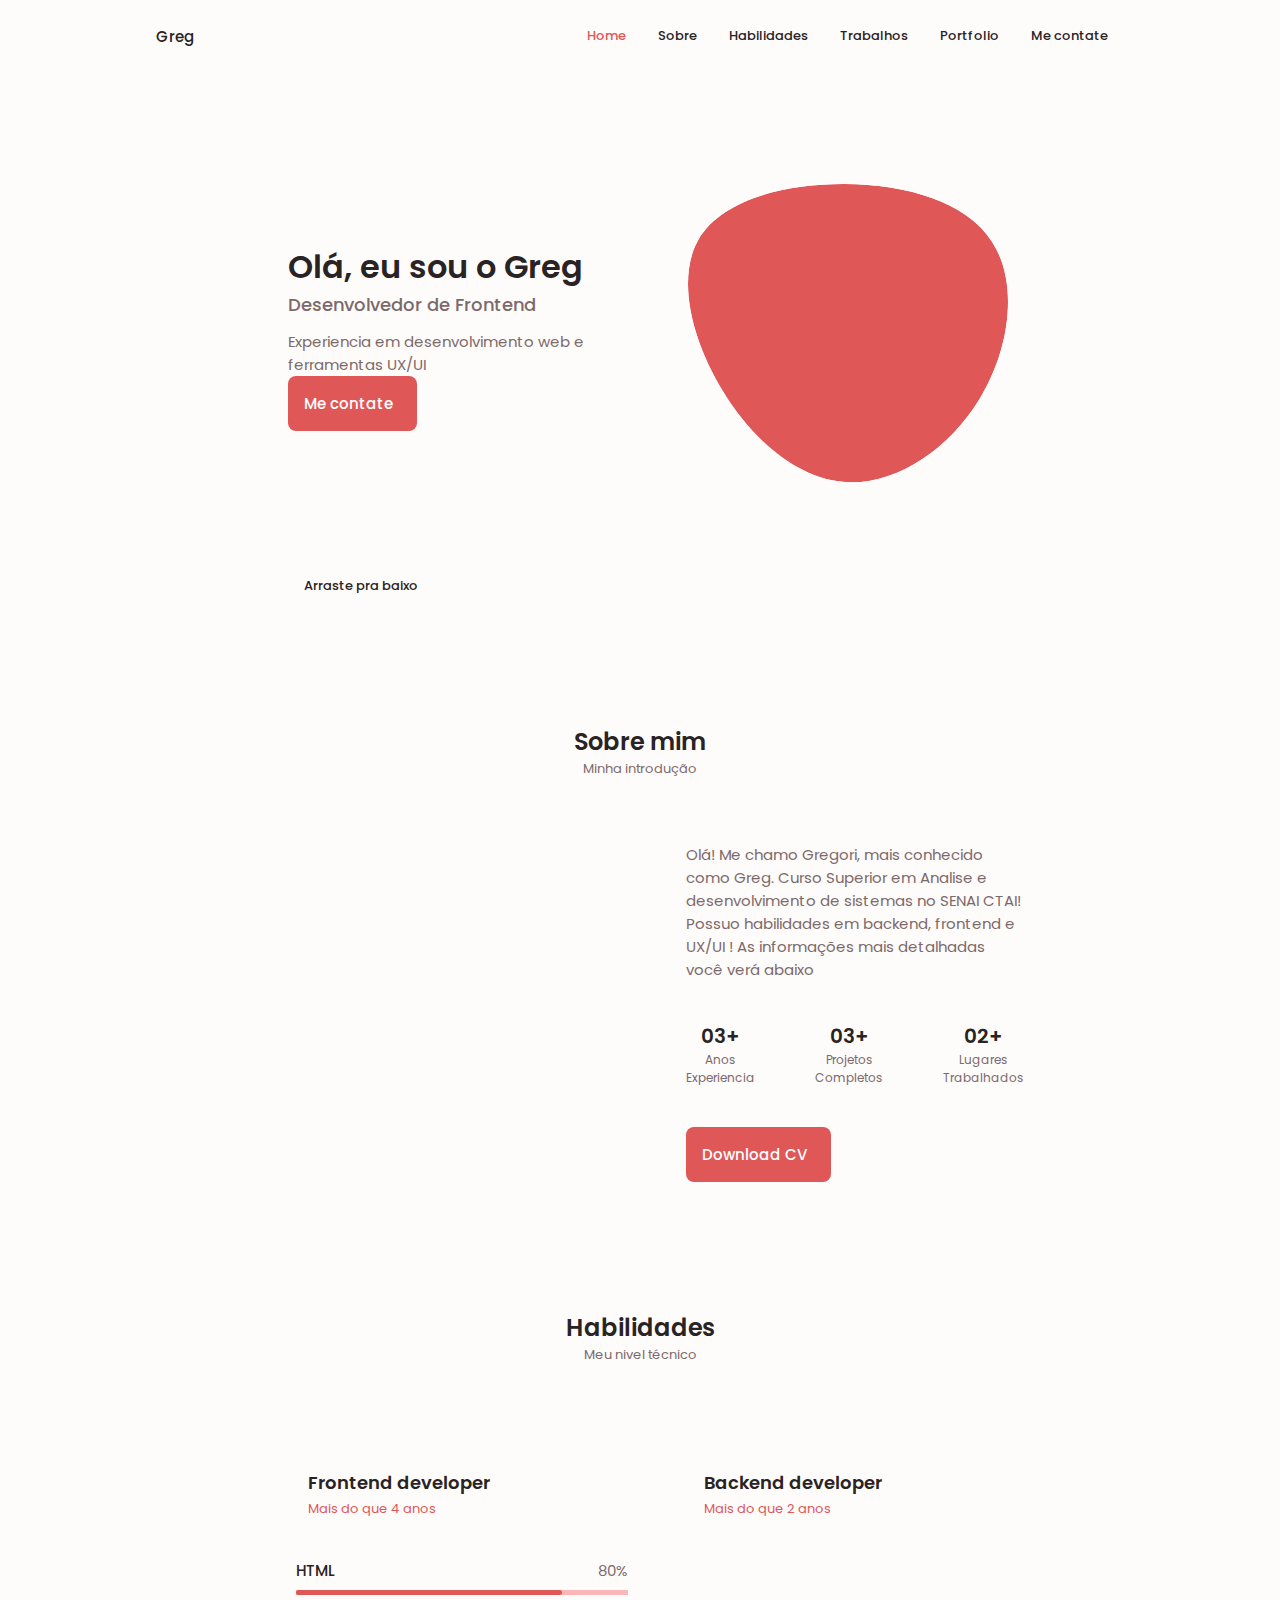
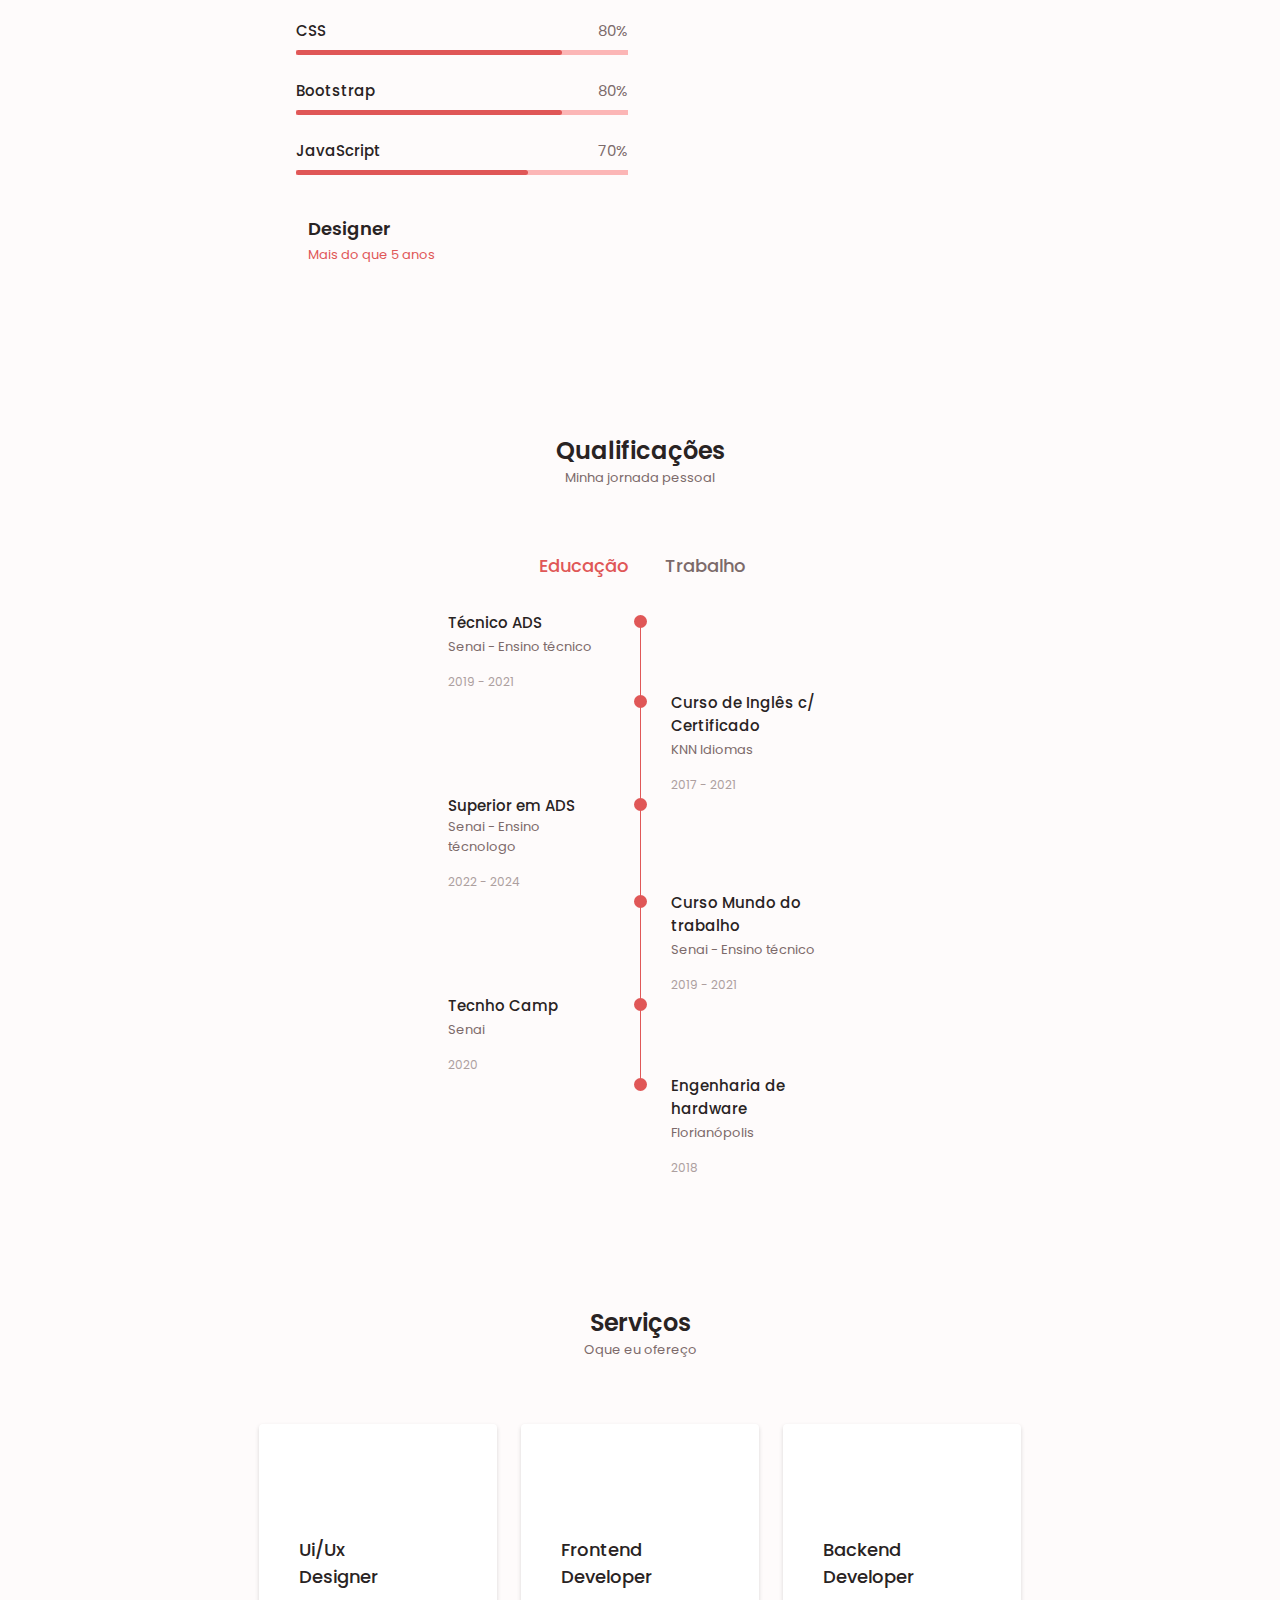
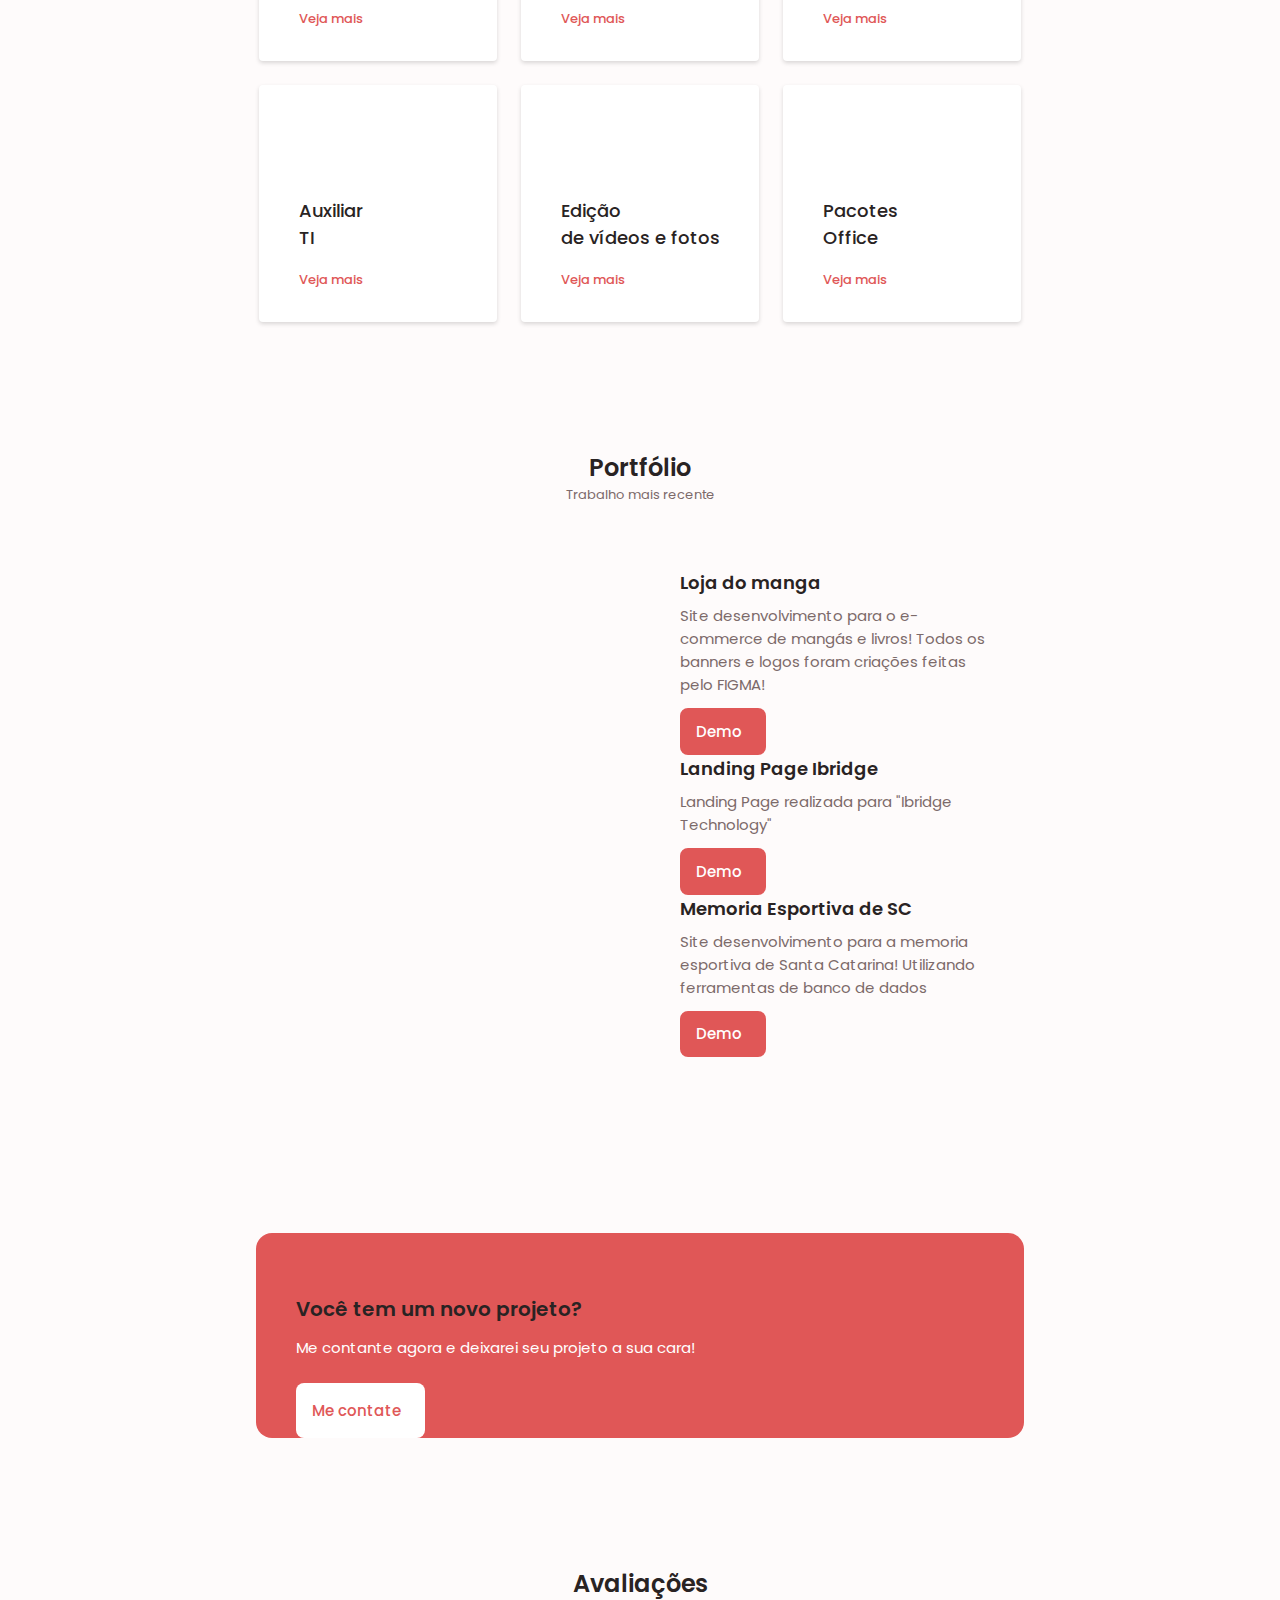
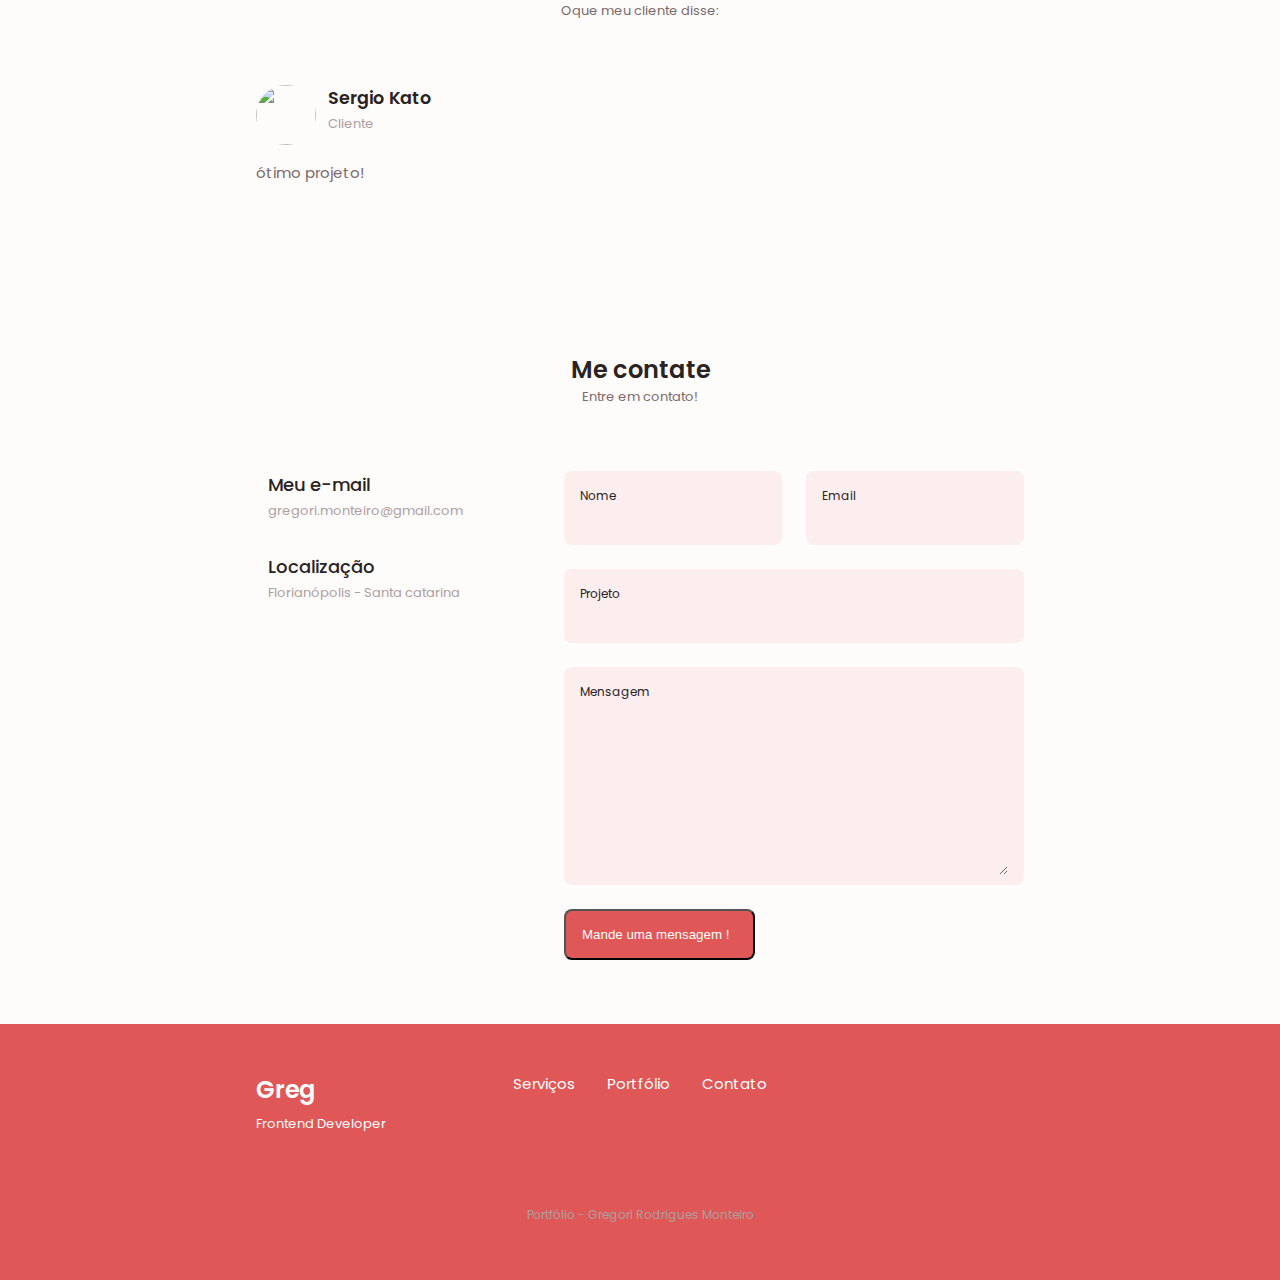
==== commit 3170439b: "Update index.html" ====
--- a/index.html
+++ b/index.html
@@ -496,7 +496,15 @@
                                 <span class="qualification__subtitle">Audaces - Florianópolis </span>
                                 <div class="qualification__calendar">
                                     <i class="uil uil-calendar-alt"></i>
-                                   2022 - x 
+                                   2022 - 2023
+                                </div>
+                            </div>
+                            <div>
+                                <h3 class="qualification__title">Estágiario em desenvolvimento de TI</h3>
+                                <span class="qualification__subtitle">Audaces - Florianópolis </span>
+                                <div class="qualification__calendar">
+                                    <i class="uil uil-calendar-alt"></i>
+                                   2023 - atual
                                 </div>
                             </div>
                         </div>
--- a/css/styles.css
+++ b/css/styles.css
@@ -0,0 +1,1232 @@
+@import url("https://fonts.googleapis.com/css2?family=Poppins:wght@400;500;600&display=swap");
+
+:root {
+    --header-height: 3rem;
+
+    /*========== Colors ==========*/
+    /* Change favorite color */
+    --hue-color: 000; /*Purple 250 - Green 142 - Blue 230 - Pink 340*/
+
+    /* HSL color mode */
+    --first-color: hsl(var(--hue-color), 69%, 61%);
+    --first-color-second: hsl(var(--hue-color), 69%, 61%);
+    --first-color-alt: hsl(var(--hue-color), 57%, 53%);
+    --first-color-lighter: hsl(var(--hue-color), 92%, 85%);
+    --title-color: hsl(var(--hue-color), 8%, 15%);
+    --text-color: hsl(var(--hue-color), 8%, 45%);
+    --text-color-light: hsl(var(--hue-color), 8%, 65%);
+    --input-color: hsl(var(--hue-color), 70%, 96%);
+    --body-color: hsl(var(--hue-color), 60%, 99%);
+    --container-color: #fff;
+    --scroll-bar-color: hsl(var(--hue-color), 12%, 90%);
+    --scroll-thumb-color: hsl(var(--hue-color), 12%, 80%);
+
+    /*========== Font and typography ==========*/
+    --body-font: 'Poppins', sans-serif;
+
+    /* .5rem = 8px, 1rem = 16px, 1.5rem = 24px ... */
+    --big-font-size: 2rem;
+    --h1-font-size: 1.5rem;
+    --h2-font-size: 1.25rem;
+    --h3-font-size: 1.125rem;
+    --normal-font-size: .938rem;
+    --small-font-size: .813rem;
+    --smaller-font-size: .75rem;
+
+    /*========== Font weight ==========*/
+    --font-medium: 500;
+    --font-semi-bold: 600;
+
+    /*========== Margenes Bottom ==========*/
+    /* .25rem = 4px, .5rem = 8px, .75rem = 12px ... */
+    --mb-0-25: .25rem;
+    --mb-0-5: .5rem;
+    --mb-0-75: .75rem;
+    --mb-1: 1rem;
+    --mb-1-5: 1.5rem;
+    --mb-2: 2rem;
+    --mb-2-5: 2.5rem;
+    --mb-3: 3rem;
+
+    /*========== z index ==========*/
+    --z-tooltip: 10;
+    --z-fixed: 100;
+    --z-modal: 1000;
+}
+
+/*=Variaveis de tema dark=*/
+body.dark-theme{
+   
+    --first-color-second: hsl(var(--hue-color), 30%, 8%);
+    --title-color: hsl(var(--hue-color), 8%, 95%);
+    --text-color: hsl(var(--hue-color), 8%, 75%);
+    --input-color: hsl(var(--hue-color), 29%, 16%);
+    --body-color: hsl(var(--hue-color), 28%, 12%);
+    --container-color: hsl(var(--hue-color), 29%, 16%);
+    --scroll-bar-color: hsl(var(--hue-color), 12%, 48%);
+    --scroll-thumb-color: hsl(var(--hue-color), 12%, 36%);
+}
+
+.nav__btns{
+    display: flex;
+    align-items: center;
+}
+
+.change-theme{
+    font-size: 1.25rem;
+    color: var(--title-color);
+    margin-right: var(--mb-1);
+    cursor: pointer;
+}
+
+.change-theme:hover{
+    color: var(--first-color);
+
+}
+
+
+*{
+    box-sizing: border-box;
+    padding: 0;
+    margin: 0;
+}
+
+html{
+    scroll-behavior: smooth;
+}
+
+body{
+    margin: 0 0 var(--header-height) 0;
+    font-family: var(--body-font);
+    font-size: var(--normal-font-size);
+    background-color: var(--body-color);
+    color: var(--text-color);
+}
+
+h1,h2,h3,h4{
+    color: var(--title-color);
+    font-weight: var(--font-semi-bold);
+}
+
+ul{
+    list-style: none;
+}
+
+a{
+    text-decoration: none;
+}
+
+img{
+    max-width: 100%;
+    height: auto;
+}
+
+.section{
+    padding: 2rem 0 4rem;
+}
+
+.section__title{
+    font-size: var(--h1-font-size);
+}
+
+.section__subtitle{
+    display: block;
+    font-size: var(--small-font-size);
+    margin-bottom: var(--mb-3);
+}
+
+.section__title,
+.section__subtitle{
+    text-align: center;
+}
+
+.container{
+    max-width: 768px;
+    margin-left: var(--mb-1-5);
+    margin-right: var(--mb-1-5);
+}
+
+.grid{
+    display: grid;
+    gap: 1.5rem;
+}
+
+.header{
+    width: 100%;
+    position: fixed;
+    bottom: 0;
+    left: 0;
+    z-index: var(--z-fixed);
+    background-color: var(--body-color);
+}
+
+.nav{
+    max-width: 968px;
+    height: var(--header-height);
+    display: flex;
+    justify-content: space-between;
+    align-items: center;
+}
+
+.nav__logo,
+.nav__toggle{
+    color: var(--title-color);
+    font-weight: var(--font-medium);
+}
+
+.nav__logo:hover{
+    color: var(--first-color);
+}
+
+.nav__toggle{
+    font-size: 1.1rem;
+    cursor: pointer;
+}
+
+.nav__toggle:hover{
+    color: var(--first-color);
+}
+
+@media screen and (max-width: 767px){
+    .nav__menu{
+        position: fixed;
+        bottom: -100%;
+        left: 0;
+        width: 100%;
+        background-color: var(--body-color);
+        padding: 2rem 1.5rem 4rem;
+        box-shadow: 0 -1px 4px rgba(0, 0, 0, .15);
+        border-radius: 1.5rem 1.5rem 0 0;
+        transition: .3s;
+    }
+}
+
+.nav__list{
+    grid-template-columns: repeat(3, 1fr);
+    gap: 2rem;
+}
+
+.nav__link{
+    display: flex;
+    flex-direction: column;
+    align-items: center;
+    font-size: var(--small-font-size);
+    color: var(--title-color);
+    font-weight: var(--font-medium);
+}
+
+.nav__link:hover{
+    color: var(--first-color);
+}
+
+.nav__icon{
+    font-size: 1.2rem;
+}
+
+.nav__close{
+    position: absolute;
+    right: 1.3rem;
+    bottom: .5rem;
+    font-size: 1.5rem;
+    cursor: pointer;
+    color: var(--first-color); 
+}
+.nav__close:hover{
+    color: var(--first-color-alt);
+}
+
+.show-menu{
+    bottom: 0;
+}
+
+.active-link{
+    color: var(--first-color);
+}
+
+.scroll-header{
+    box-shadow: 0 -1px 4px rgba(0, 0, 0, .15);
+}
+
+.home__container{
+    gap: 1rem;
+}
+
+.home__content{
+    grid-template-columns: .5fr 3fr;
+    padding-top: 3.5rem;
+    align-items: center;
+}
+
+.home__social{
+    display: grid;
+    grid-template-columns: max-content;
+    row-gap: 1rem;
+}
+
+.home__social-icon{
+    font-size: 1.25rem;
+    color: var(--first-color);
+}
+
+.home__social-icon:hover{
+    color: var(--first-color-alt);
+}
+
+.home__blob{
+    width: 200px;
+    fill: var(--first-color);
+}
+
+.home__blob-img{
+    width: 170px;
+}
+
+.home__data{
+    grid-column: 1/3 ;
+}
+
+.home__title{
+    font-size: var(--big-font-size);
+}
+
+.home__subtitle{
+    font-size: var(--h3-font-size);
+    color: var(--text-color);
+    font-weight: var(--font-medium);
+    margin-bottom: var(--mb-0-75);
+}
+
+.home__description{
+    margin-bottom: var(--mb-2);
+}
+
+.home_scroll{
+    display: none;
+}
+
+.home__scroll-button{
+    color: var(--first-color);
+    transition: .3s;
+}
+
+.home__scroll-button:hover{
+    transform: translateY(0.25rem);
+}
+
+.home__scroll-mouse{
+    font-size: 2rem;
+}
+
+.home__scroll-name{
+    font-size: var(--small-font-size);
+    color: var(--title-color);
+    font-weight: var(--font-medium);
+    margin-right: var(--mb-0-25);
+}
+
+.home__scroll-arrow{
+    font-size: 1.25rem;
+}
+
+.button{
+    display: inline-block;
+    background-color: var(--first-color);
+    color: #fff;
+    padding: 1rem;
+    border-radius: .5rem;
+    font-weight:  var(--font-medium);
+}
+
+.button:hover{
+    background-color: var(--first-color-alt);
+}
+
+.button__icon{
+    font-size: 1.25rem;
+    margin-left: var(--mb-0-5);
+    transition: .3s;
+}
+
+.button--white{
+    background-color:#fff;
+    color: var(--first-color);
+}
+
+.button--white:hover{
+    background-color: #fff;
+}
+
+.button--flex{
+    display: inline-flex;
+    align-items: center;
+}
+
+.button--small{
+    padding: .74rem 1rem;
+
+}
+
+.button--link{
+    padding: 0;
+    background-color: transparent;
+    color: var(--first-color);
+}
+
+.button--link:hover{
+    background-color: transparent;
+    color: var(--first-color-alt);
+}
+
+.about__img{
+    width: 200px;
+    border-radius: .5rem;
+    justify-self: center;
+    align-self: center;
+}
+
+.about__description{
+    text-align: center;
+    margin-bottom: var(--mb-2-5);
+}
+
+.about__info{
+    display: flex;
+    justify-content: space-evenly;
+    margin-bottom: var(--mb-2-5);
+}
+.about__info-title{
+    font-size: var(--h2-font-size);
+    font-weight: var(--font-semi-bold);
+    color: var(--title-color);
+}
+.about__info-name{
+    font-size: var(--smaller-font-size);
+}
+
+.about__info-title,
+.about__info-name{
+    display: block;
+    text-align: center;
+}
+
+.about__buttons{
+    display: flex;
+    justify-content: center;
+}
+
+.skills__container{
+    row-gap: 0;
+}
+
+.skills__header{
+    display: flex;
+    align-items: center;
+    margin: var(--mb-2-5);
+    cursor: pointer;
+}
+
+.skills__icon,
+.skills_arrow{
+    font-size: 2rem;
+    color: var(--first-color);
+}
+
+.skills__icon{
+    margin-right: var(--mb-0-75);
+}
+
+.skills__title{
+    font-size: var(--h3-font-size);
+}
+
+.skills__subtitle{
+    font-size: var(--small-font-size);
+    color: var(--first-color-second);
+}
+
+.skills_arrow{
+    margin-left: auto;
+    transition: .4s;
+}
+
+.skills__list{
+    row-gap: 1.5rem;
+    padding-left: 2.5rem;
+}
+
+.skills__titles{
+    display: flex;
+    justify-content: space-between;
+    margin-bottom: var(--mb-0-5);
+}
+
+.skills__name{
+    font-size: var(--normal-font-size);
+    font-weight: var(--font-medium);
+}
+
+.skills__bar,
+.skills__percentage{
+    height: 5px;
+    border-radius: .25rem;
+}
+
+.skills_bar{
+    background-color: var(--first-color-lighter);
+}
+
+.skills__percentage{
+    display: block;
+    background-color: var(--first-color);
+}
+
+.skills_html{
+    width: 90%;
+}
+.skills_css{
+    width: 80%;
+}
+.skills_javascript{
+    width: 70%;
+}
+
+.skills_java{
+    width: 70%;
+}
+.skills_node{
+    width: 60%;
+}
+.skills_firebase{
+    width: 50%;
+}
+.skills_python{ 
+    width: 80%;
+}
+
+.skills_figma{
+    width: 90%;
+}
+.skills_adobe{
+    width: 60%;
+}
+
+.skills_photoshop{
+    width: 85%;
+}
+
+.skills__close .skills__list{
+    height: 0;
+    overflow: hidden;
+}
+
+.skills__open .skills.list{
+    height: max-content;
+    margin-bottom: var(--mb-2-5);
+}
+
+.skills__open .skills_arrow{
+    transform: rotate(-180deg);
+}
+
+.qualification__tabs{
+    display: flex;
+    justify-content: space-evenly;
+    margin-bottom: var(--mb-2);
+}
+
+.qualification__button{
+    font-size: var(--h3-font-size);
+    font-weight: var(--font-medium);
+    cursor: pointer;
+}
+
+.qualification__button:hover{
+    color: var(--first-color);
+}
+
+.qualification__icon{
+    font-size: 1.8rem;
+    margin-right: var(--mb-0-25);
+}
+
+.qualification__data{
+    display: grid;
+    grid-template-columns: 1fr max-content 1fr;
+    column-gap: 1.5rem;
+}
+
+.qualification__title{
+    font-size: var(--normal-font-size);
+    font-weight: var(--font-medium);
+}
+
+.qualification__subtitle{
+    display: inline-block;
+    font-size: var(--small-font-size);
+    margin-bottom: var(--mb-1);
+}
+
+.qualification__calendar{
+    font-size: var(--smaller-font-size);
+    color: var(--text-color-light);
+}
+
+.qualification__rounder{
+    display: inline-block;
+    width: 13px;
+    height: 13px;
+    background-color: var(--first-color);
+    border-radius: 50%;
+}
+
+.qualification__line{
+    display: block;
+    width: 1px;
+    height: 100%;
+    background-color: var(--first-color);
+    transform: translate(6px, -7px);
+}
+
+.qualification [data-content]{
+    display: none;
+}
+
+.qualification__active[data-content]{
+    display: block;
+}
+
+.qualification__button.qualification__active{
+    color: var(--first-color);
+}
+
+.services__container{
+    gap: 1.5rem;
+    grid-template-columns: repeat(2, 1fr);
+}
+
+.services__content{
+    position: relative;
+    background-color: var(--container-color);
+    padding: 3.5rem .5rem 1.25rem 1.5rem;
+    border-radius: .25rem;
+    box-shadow: 0 2px 4px rgba(0, 0, 0, .15);
+    transition: .3s;
+}
+
+.services__content:hover{
+    box-shadow: 0 4px 8px rgba(0, 0, 0, .15);
+}
+
+.services__icon{
+    display: block;
+    font-size: 1.5rem;
+    color: var(--first-color);
+    margin-bottom: var(--mb-1);
+}
+
+.services__title{
+    font-size: var(--h3-font-size);
+    margin-bottom: var(--mb-1);
+    font-weight: var(--font-medium);
+}
+
+.services__button{
+    cursor: pointer;
+    font-size: var(--small-font-size);
+}
+
+.services__button:hover .button__icon{
+    transform: translateX(.25rem);
+}
+
+.services__modal{
+    position: fixed;
+    top: 0;
+    left: 0;
+    right: 0;
+    bottom: 0;
+    background-color: rgba(0, 0, 0, .5);
+    display: flex;
+    align-items: center;
+    justify-content: center;
+    padding: 0 1rem;
+    z-index: var(--z-modal);
+    opacity: 0;
+    visibility: hidden;
+    transition: .3s;
+}
+
+.services__modal-content{
+    position: relative;
+    background-color: var(--container-color);
+    padding: 1.5rem;
+    border-radius: .5rem;
+}
+
+.services__modal-services{
+    row-gap: 1rem;
+}
+
+.services__modal-service{
+    display: flex;
+}
+
+.services__modal-title{
+    font-size: var(--h3-font-size);
+    font-weight: var(--font-medium);
+    margin-bottom: var(--mb-1-5);
+}
+
+.services__modal-close{
+    position: absolute;
+    top: 1rem;
+    right: 1rem;
+    font-size: 1.5rem;
+    color: var(--first-color);
+    cursor: pointer;
+}
+
+.services__modal-icon{
+    color: var(--first-color);
+    margin-right: var(--mb-0-25);
+}
+
+.active-modal{
+    opacity: 1;
+    visibility: visible;
+}
+
+.portfolio__container{
+    overflow: initial;
+}
+
+.portfolio__content{
+    padding: 0 1.5rem;
+}
+
+.portfolio__img{
+    width: 500px;
+    border-radius: .5rem;
+    justify-self: center;
+}
+
+.portfolio__title{
+    margin-bottom: var(--mb-0-5);
+    font-size: var(--h3-font-size);
+}
+
+.portfolio__description{
+    margin-bottom: var(--mb-0-75);
+}
+
+.portfolio__button:hover .button__icon{
+    transform: translateX(.25rem);
+}
+
+.swiper-button-prev::after,
+.swiper-button-next::after{
+    content: '';
+}
+
+.swiper-portfolio-icon{
+    font-size: 2rem;
+    color: var(--first-color);
+}
+
+.swiper-button-prev{
+    left: -.5rem;
+}
+
+.swiper-button-next{
+    right: -.5rem;
+}
+
+.swiper-container-horizontal > .swiper-pagination.bullets{
+    bottom: -2.5rem;
+}
+
+.swiper-pagination-bullet-active{
+    background-color: var(--first-color);
+}
+
+.swiper-button-prev,
+.swiper-button-next,
+.swiper-pagination.bullets{
+    outline: none;
+}
+
+.project{
+    text-align: center;
+}
+
+.project__bg{
+    background-color: var(--first-color-second);
+    padding-top: 3rem;
+}
+
+.project__title{
+    font-size: var(--h2-font-size);
+    margin-bottom: var(--mb-0-75);
+}
+
+.project__description{
+    margin-bottom: var(--mb-1-5);
+}
+
+.projection__title,
+.project__description{
+    color:#fff;
+}
+
+.project__img{
+    width: 232px;
+    justify-self: center;
+}
+
+.testimonial__data,
+.testimonial__header{
+    display: flex;
+}
+
+.testimonial__data{
+    justify-content: space-between;
+    margin-bottom: var(--mb-1);
+}
+
+.testimonial__img{
+    width: 60px;
+    height: 60px;
+    border-radius:  50% ;
+    margin-right: var(--mb-0-75);
+}
+
+.testimonial__name{
+    font-size: var(--h3-font-size);
+    font-weight: var(--font-medium);
+}
+
+.testimonial__client{
+    font-size: var(--small-font-size);
+    color: var(--text-color-light);
+}
+
+.testimonial__description{
+    margin-bottom: var(--mb-2-5);
+}
+
+.testimonial__icon-star{
+    color: var(--first-color);
+}
+
+.swiper-container .swiper-pagination-testimonial{
+    bottom: 0;
+}
+
+.contact__container{
+    row-gap: 3rem;
+}
+
+.contact__information{
+    display: flex;
+    margin-bottom: var(--mb-2);
+}
+
+.contact__icon{
+    font-size: 2rem;
+    color: var(--first-color);
+    margin-right: var(--mb-0-75);
+}
+
+.contact__title{
+    font-size: var(--h3-font-size);
+    font-weight: var(--font-medium);
+}
+
+.contact__subtitle{
+    font-size: var(--small-font-size);
+    color: var(--text-color-light);
+}
+
+.contact__content{
+    background-color: var(--input-color);
+    border-radius: .5rem;
+    padding: .75rem 1rem .25rem;
+}
+
+.contact__label{
+    font-size: var(--smaller-font-size);
+    color: var(--title-color);
+}
+
+.contact__input{
+    width: 100%;
+    background-color: var(--input-color);
+    color: var(--text-color);
+    font-family: var(--body-font);
+    font-size: var(--normal-font-size);
+    border: none;
+    outline: none;
+    padding: .25rem .5rem .5rem 0;
+}
+
+.footer{
+    padding-top: 2rem;
+}
+
+.footer__container{
+    row-gap: 3.5rem;
+}
+
+.footer__bg{
+    background-color: var(--first-color-second);
+    padding: 2rem 0 3rem;
+}
+
+.footer__title{
+    font-size: var(--h1-font-size);
+    margin-bottom: var(--mb-0-25);
+}
+
+.footer__subtitle{
+    font-size: var(--small-font-size);
+}
+
+.footer__links{
+    display: flex;
+    flex-direction: column;
+    row-gap: 1.5rem;
+}
+
+.footer__link:hover{
+    color: var(--first-color-lighter);
+}
+
+.footer__social{
+    font-size: 1.25rem;
+    margin-right: var(--mb-1-5);
+}
+
+.footer__social:hover{
+    color: var(--first-color-lighter);
+}
+
+.footer__copy{
+    font-size: var(--smaller-font-size);
+    text-align: center;
+    color: var(--text-color-light);
+    margin-top: var(--mb-3);
+}
+
+.footer__title,
+.footer__subtitle,
+.footer__link,
+.footer__social{
+    color:#fff;
+}
+
+.scrollup{
+    position: fixed;
+    right: 1rem;
+    bottom: 5rem;
+    background-color: var(--first-color);
+    opacity: .8;
+    padding: 0 .3rem;
+    border-radius: .4rem;
+    z-index: var(--z-tooltip);
+    transition: .4s;
+}
+
+.scrollup:hover{
+    background-color: var(--first-color-alt);
+}
+
+.scrollup__icon{
+    font-size: 1.5rem;
+    color: #fff;
+}
+
+.show-scroll{
+    bottom: 5rem;
+}
+
+::-webkit-scrollbar{
+    width: .60rem;
+    background-color: var(--scroll-bar-color);
+    border-radius: .5rem;
+}
+
+::-webkit-scrollbar-thumb{
+    background-color: var(--scroll-thumb-color);
+    border-radius: .5rem;
+}
+
+::-webkit-scrollbar-thumb:hover{
+    background-color: var(--text-color-light);
+}
+
+
+/*==Dispositivos pequenos==*/
+@media screen and (max-width: 350px){
+    .container{
+        margin-left: var(--mb-1);
+        margin-right: var(--mb-1);  
+    }
+
+    .nav__menu{
+        padding: 2rem .25rem 4rem;
+    }
+    .nav__list{
+        column-gap: 0;
+    }
+
+    .home__content{
+        grid-template-columns: .25fr 3fr;
+    }
+    .home__blob{
+        width: 180px;
+    }
+
+    .skills__title{
+        font-size: var(--normal-font-size);
+    }
+
+    .qualification__data{
+        gap: .5rem;
+    }
+
+    .services__container{
+        grid-template-columns: max-content;
+        justify-content: center;
+    }
+    .services_content{
+        padding-right: 3.5rem;
+    }
+    .services__modal{
+        padding: 0 .5rem;
+    }
+
+    .project__img{
+        width: 200px;
+    }
+
+    .testimonial__data,
+    .testimonial__header{
+        flex-direction: column;
+        align-items: center;
+    }
+    .testimonial__img{
+        margin-right: 0;
+        margin-bottom: var(--mb-0-25);
+    }
+    .testimonial__data,
+    .testimonial__description{
+        text-align: center;
+    }
+}
+/*==Dispositivos Médios==*/
+@media screen and (min-width: 568px){
+    .home__content{
+        grid-template-columns: max-content 1fr 1fr;
+    }
+    .home__data{
+        grid-column: initial;
+    }
+    .home__img{
+        order: 1;
+        justify-self: center;
+    }
+    .about__container,
+    .skills__container,
+    .portfolio__content,
+    .contact__container,
+    .footer__container{
+        grid-template-columns: repeat(2, 1fr);
+    } 
+    .qualification__sections{
+        display: grid;
+        grid-template-columns: .6fr;
+        justify-content: center;
+    }
+}
+
+@media screen and (min-width: 768px){
+    .container{
+        margin-left: auto;
+        margin-right: auto;
+    }
+
+    body{
+        margin: 0;
+    }
+    .section{
+        padding: 6rem 0 2rem;
+    }
+    .section__subtitle{
+        margin-bottom: 4rem;
+    }
+    .header{
+        top: 0;
+        bottom: initial;
+    }
+    .header,
+    .main,
+    .footer__container{
+        padding: 0 1rem;
+    }
+
+    .nav{
+        height: calc(var(--header-height) + 1.5rem);
+        column-gap: 1rem;
+    }
+    .nav__icon,
+    .nav__close,
+    .nav__toggle{
+        display: none;
+    }
+    .nav__list{
+        display: flex;
+        column-gap: 2rem;
+    }
+    .nav__menu{
+        margin-left: auto;
+    }
+    .change-theme{
+        margin: 0;
+    }
+
+    .home__container{
+        row-gap: 5rem;
+    }
+    .home__content{
+        padding-top: 5.5rem;
+        column-gap: 2rem;
+    }
+    .home__blob{
+        width: 270px;
+    }
+    .home__scroll{
+        display: block;
+    }
+    .home__scroll-button{
+        margin-left: 3rem;
+    }
+    .about__container{
+        column-gap: 5rem;
+    }
+    .about__img{
+        width: 350px;
+    }
+    .about__description{
+        text-align: initial;
+    }
+    .about__info{
+        justify-content: space-between;
+    }
+    .about__buttons{
+        justify-content: initial;
+    }
+    .qualification__tabs{
+        justify-content: center;
+    }
+    .qualification__button{
+        margin: 0 var(--mb-1);
+    }
+    .qualification__sections{
+        grid-template-columns: .5fr;
+    }
+
+    .services__container{
+        grid-template-columns: repeat(3, 218px);
+        justify-content: center;
+    }
+    .services__icon{
+        font-size: 2rem;
+    }
+    .services__content{
+        padding: 6rem 0 2rem 2.5rem;
+    }
+    .services__modal-content{
+        width: 450px;
+    }
+
+    .portfolio__img{
+        width: 320px;
+    }
+    .portfolio__content{
+        align-items: center;
+    }
+    .project{
+        text-align: initial;
+    }
+    .project__bg{
+        background: none;
+    }
+    .project__container{
+        background-color: var(--first-color-second);
+        border-radius: 1rem;
+        padding: 3rem 2.5rem 0;
+        grid-template-columns: 1fr max-content;
+        column-gap: 3rem;
+    }
+    .project__data{
+        padding-top: .8rem;
+    }
+    .footer__container{
+        grid-template-columns: repeat(3, 1fr);
+    }
+    .footer__bg{
+        padding: 3rem 0 3.5rem;
+    }
+
+    .footer__links{
+        flex-direction: row;
+        column-gap: 2rem;
+    }
+    .footer__socials{
+        justify-self: flex-end;
+    }
+    .footer__copy{
+        margin-top: 4.5rem;
+    }
+}
+
+/*Dispositivos grandes*/
+
+@media screen and (min-width: 1024px){
+    .header,
+    .main,
+    .footer__container{
+        padding: 0;
+    }
+    .home__blob{
+        width: 320px;
+    }
+    .home__social{
+        transform: translateX(-6rem);
+    }
+    .services__container{
+        grid-template-columns: repeat(3, 238px);
+    }
+    .portfolio__content{
+         column-gap: 5rem;
+    }
+    .swiper-portfolio-icon{
+        font-size: 3.5rem;
+    }
+    .swiper-button-prev{
+        left: -3.5rem;
+    }
+    .swiper-button-next{
+        right: -3.5rem;
+    }
+    .swiper-container-horizontal > .swiper-pagination.bullets{
+        bottom: -4.5rem;
+    }
+
+    .contact__form{
+        width: 460px;
+    }
+    .contact__inputs{
+        grid-template-columns: repeat(2, 1fr);
+    }
+}
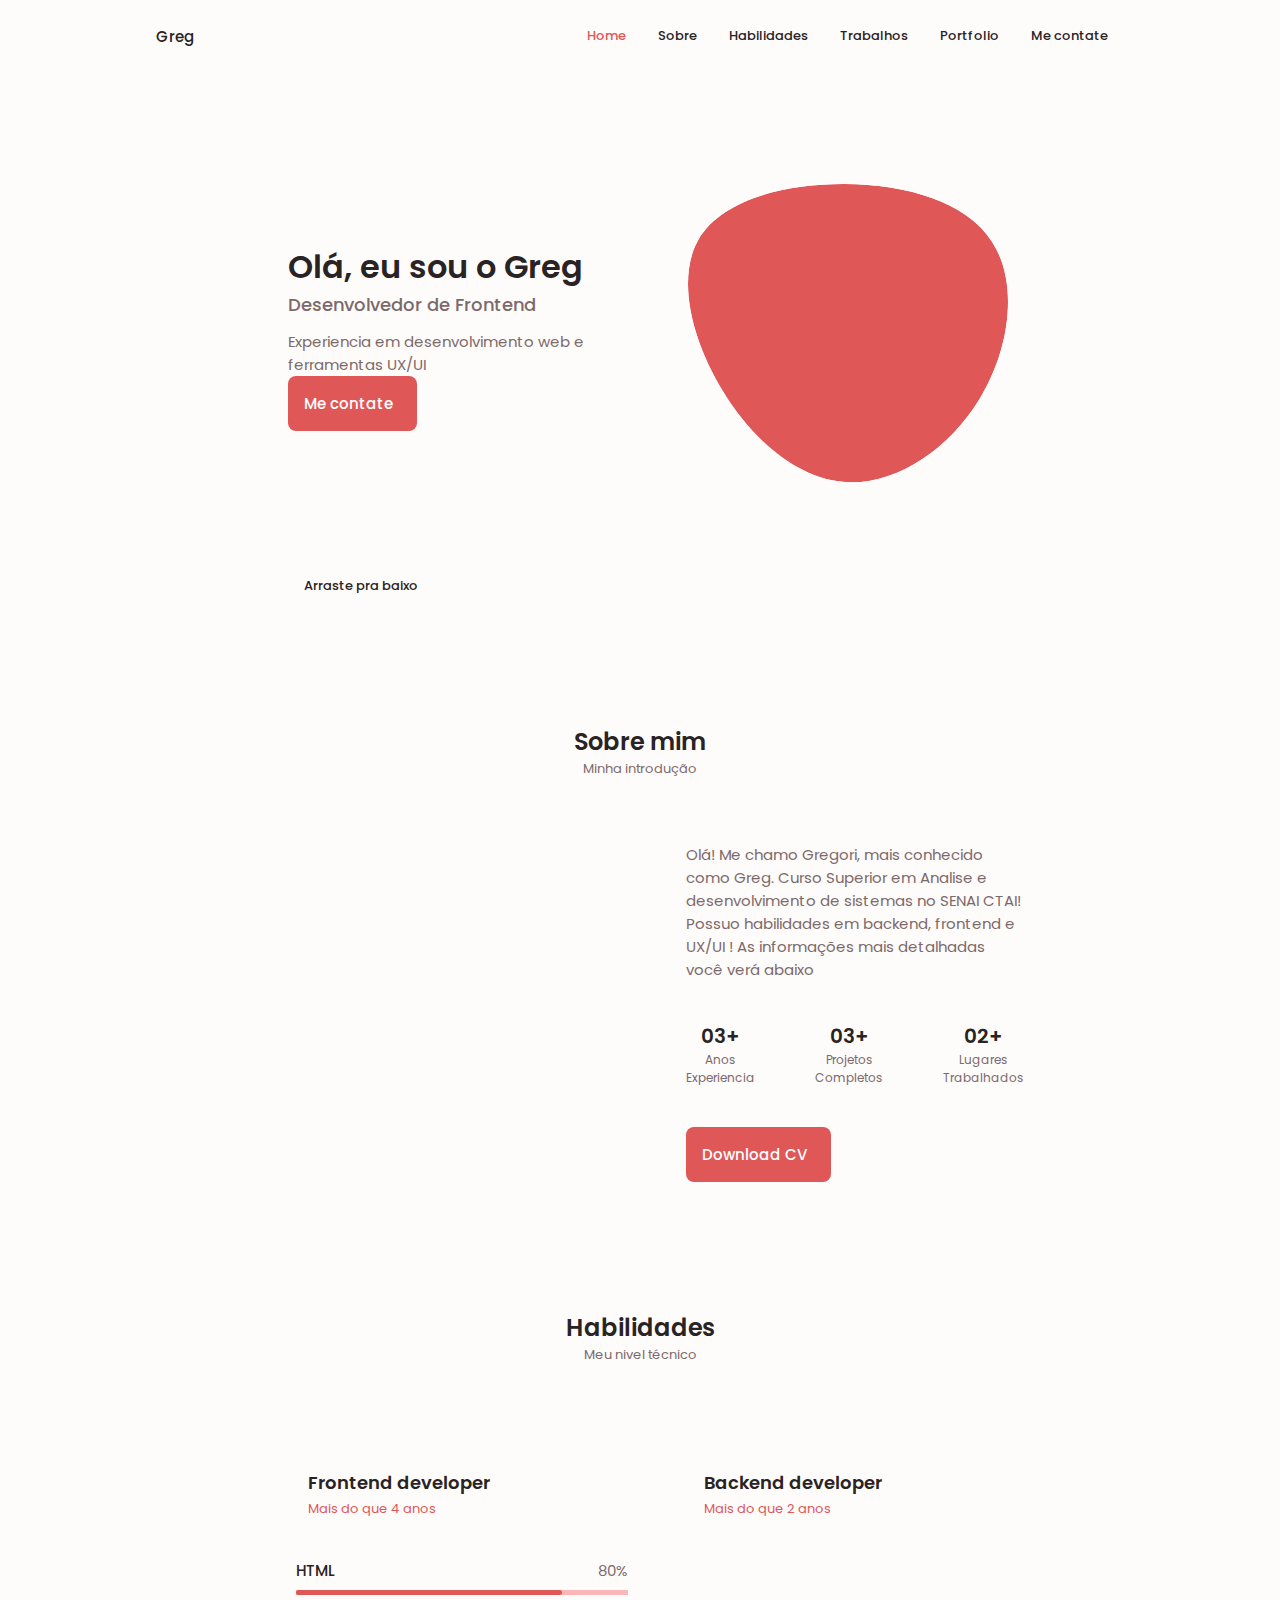
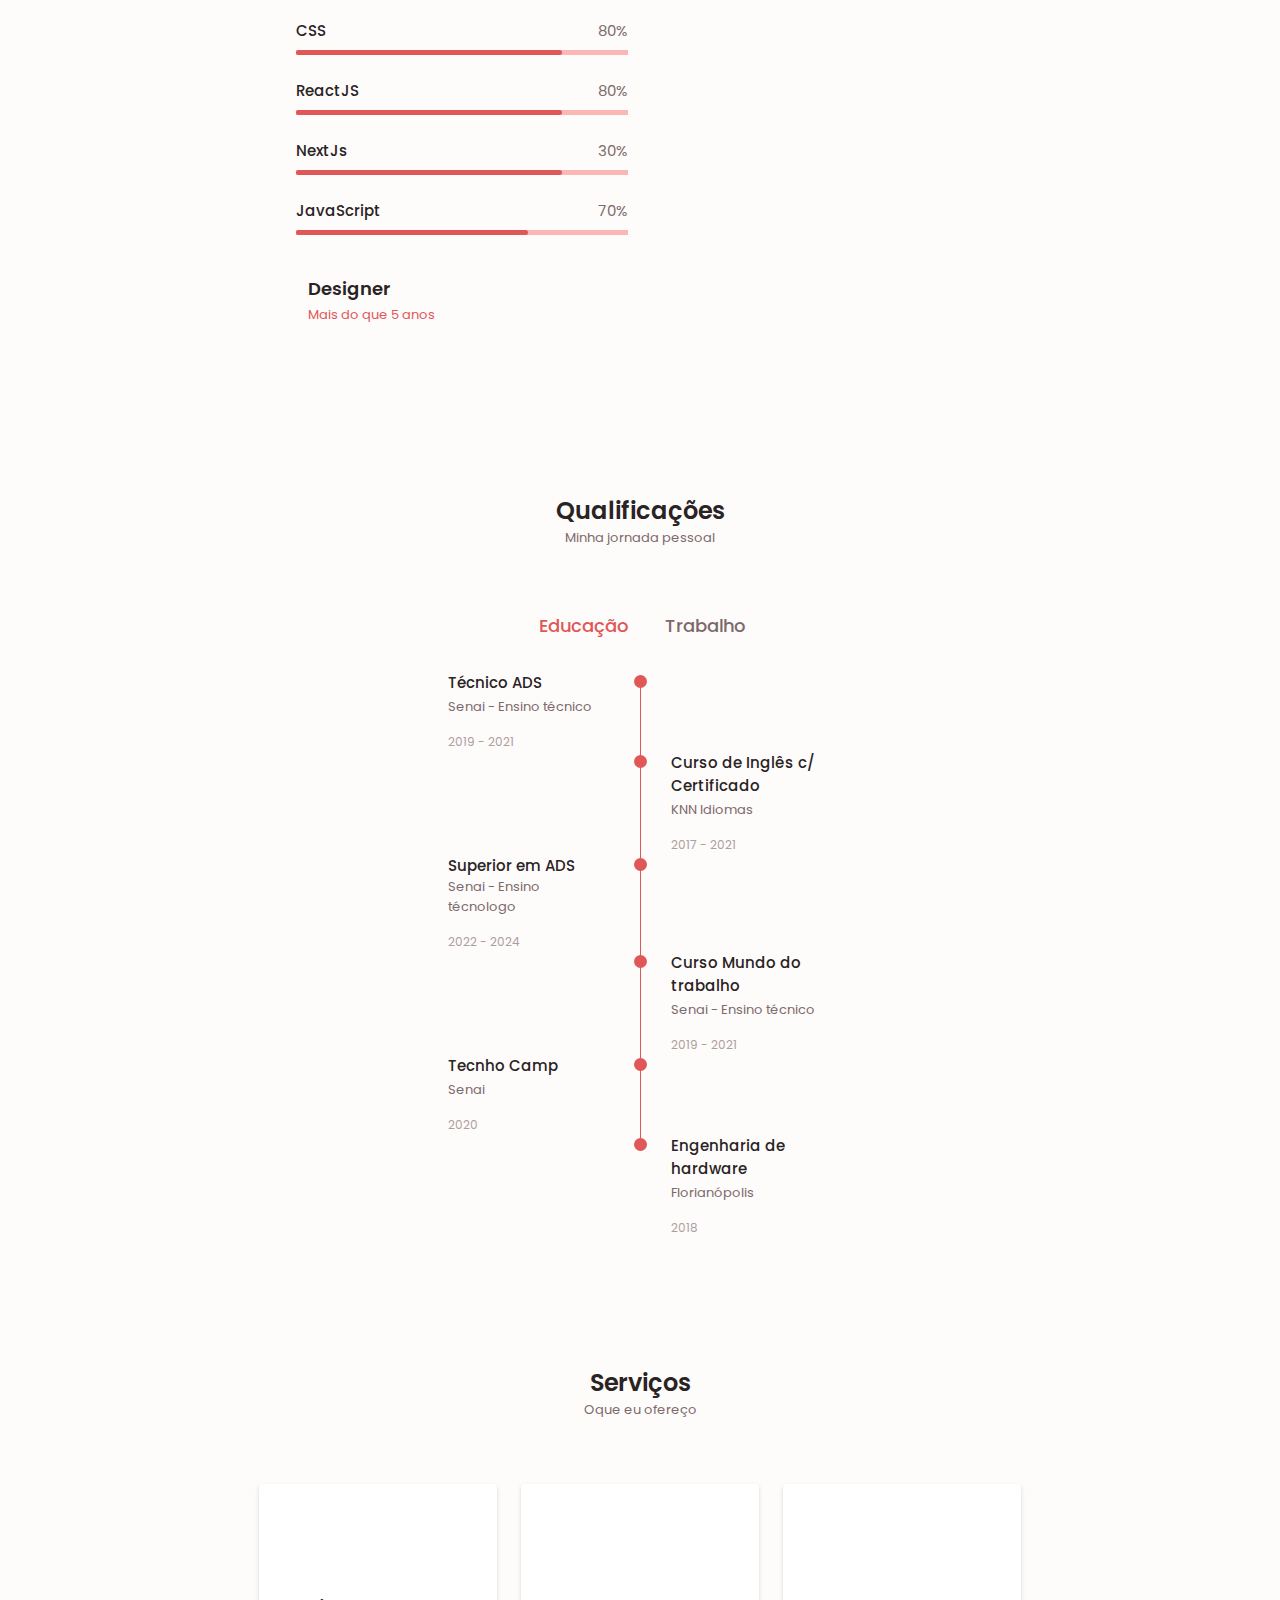
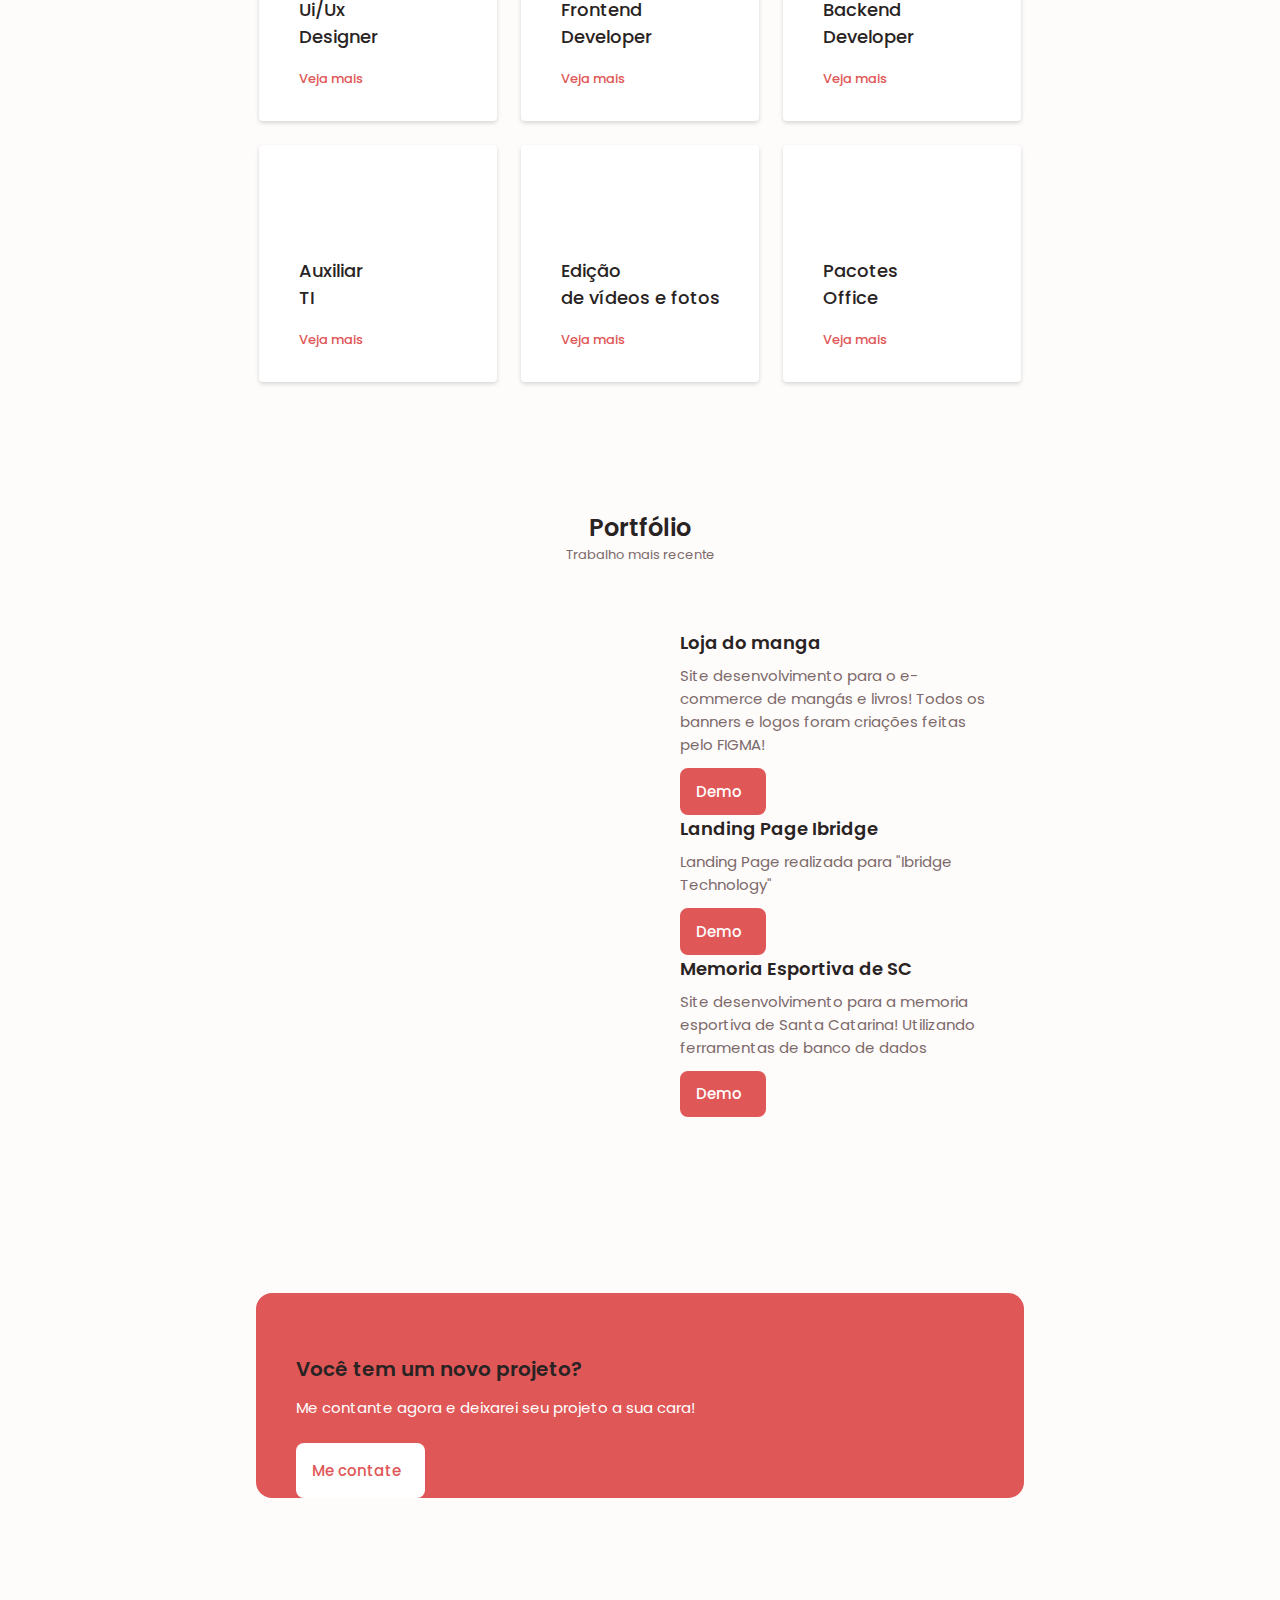
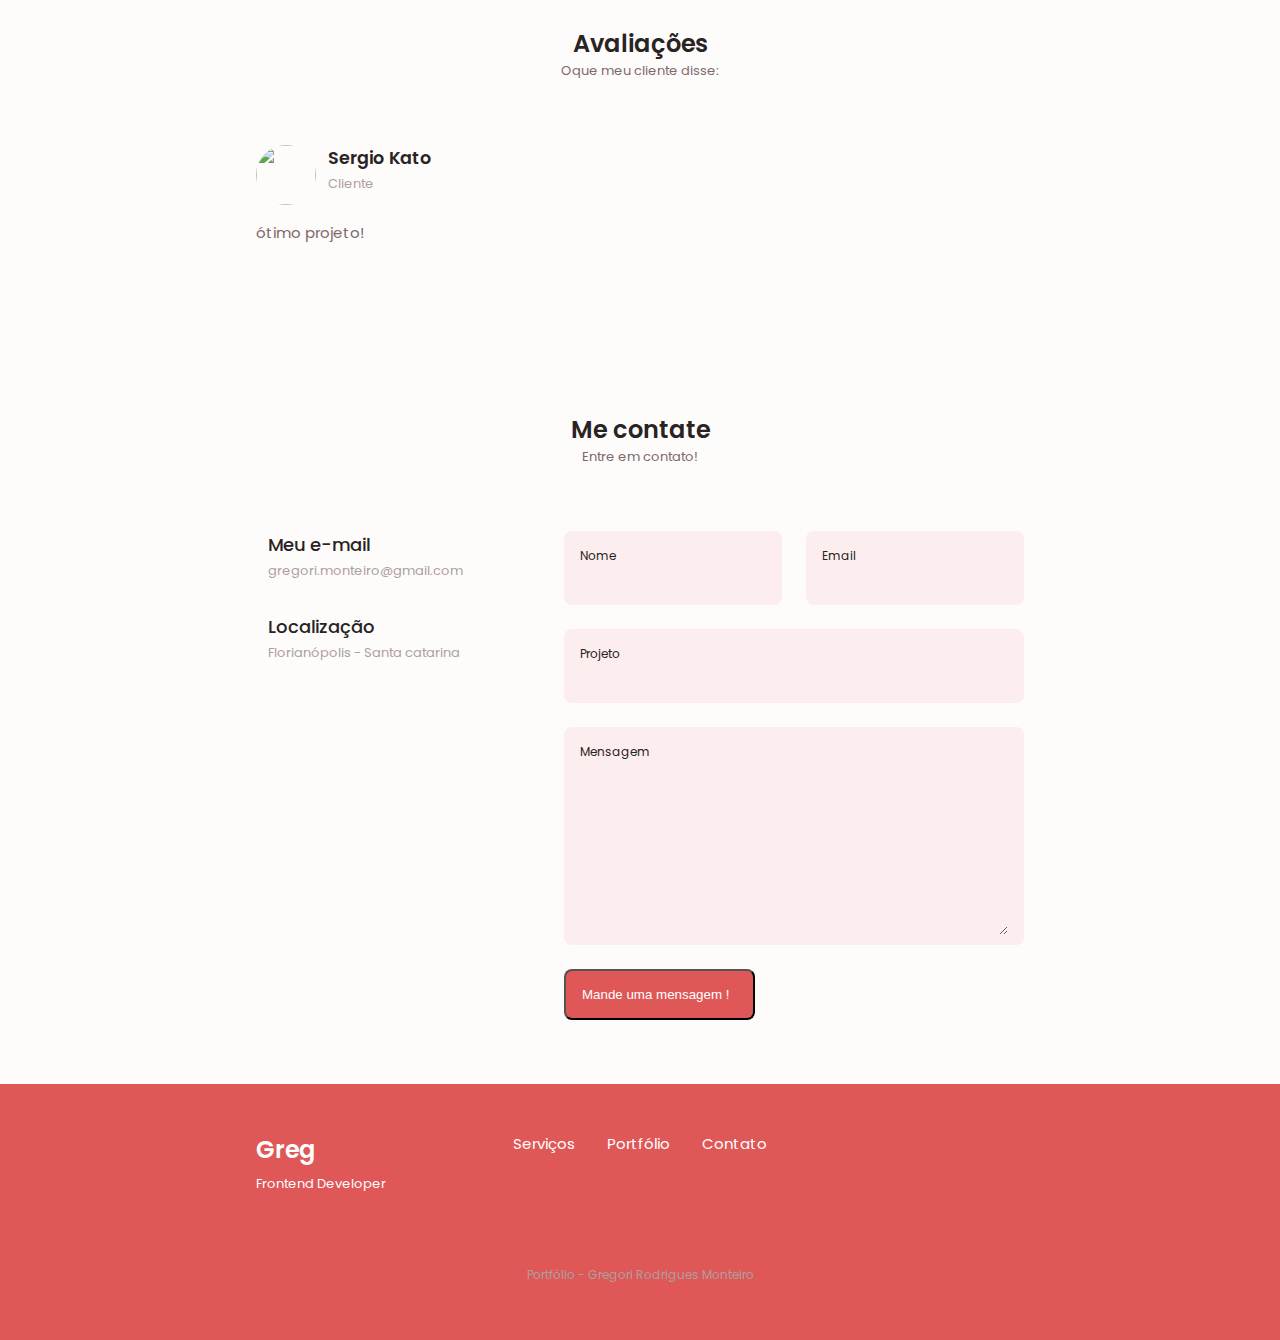
==== commit 03db97d8: "Update index.html" ====
--- a/index.html
+++ b/index.html
@@ -1,5 +1,5 @@
 <!DOCTYPE html>
-    <html lang="en">
+    <html lang="pt-br">
     <head>
         <meta charset="UTF-8">
         <meta name="viewport" content="width=device-width, initial-scale=1.0">
@@ -8,7 +8,7 @@
     <link rel="stylesheet" href="./css/styles.css">
     <link rel="shortcut icon" href="/img/web.png" type="image/png">
     
-    <title>Portfólio Greg!</title>
+    <title>Home | Portfolio</title>
 </head>
 <body>
     <header class="header" id="header">
@@ -193,8 +193,17 @@
                             </div>
                             <div class="skills__data">
                                 <div class="skills__titles">
-                                    <h3 class="skills__name">Bootstrap</h3>
+                                    <h3 class="skills__name">ReactJS</h3>
                                     <span class="skills__numer">80%</span>
+                                </div>
+                                <div class="skills_bar">
+                                    <span class="skills__percentage skills_css"></span>
+                                </div>
+                            </div>
+                            <div class="skills__data">
+                                <div class="skills__titles">
+                                    <h3 class="skills__name">NextJs</h3>
+                                    <span class="skills__numer">30%</span>
                                 </div>
                                 <div class="skills_bar">
                                     <span class="skills__percentage skills_css"></span>
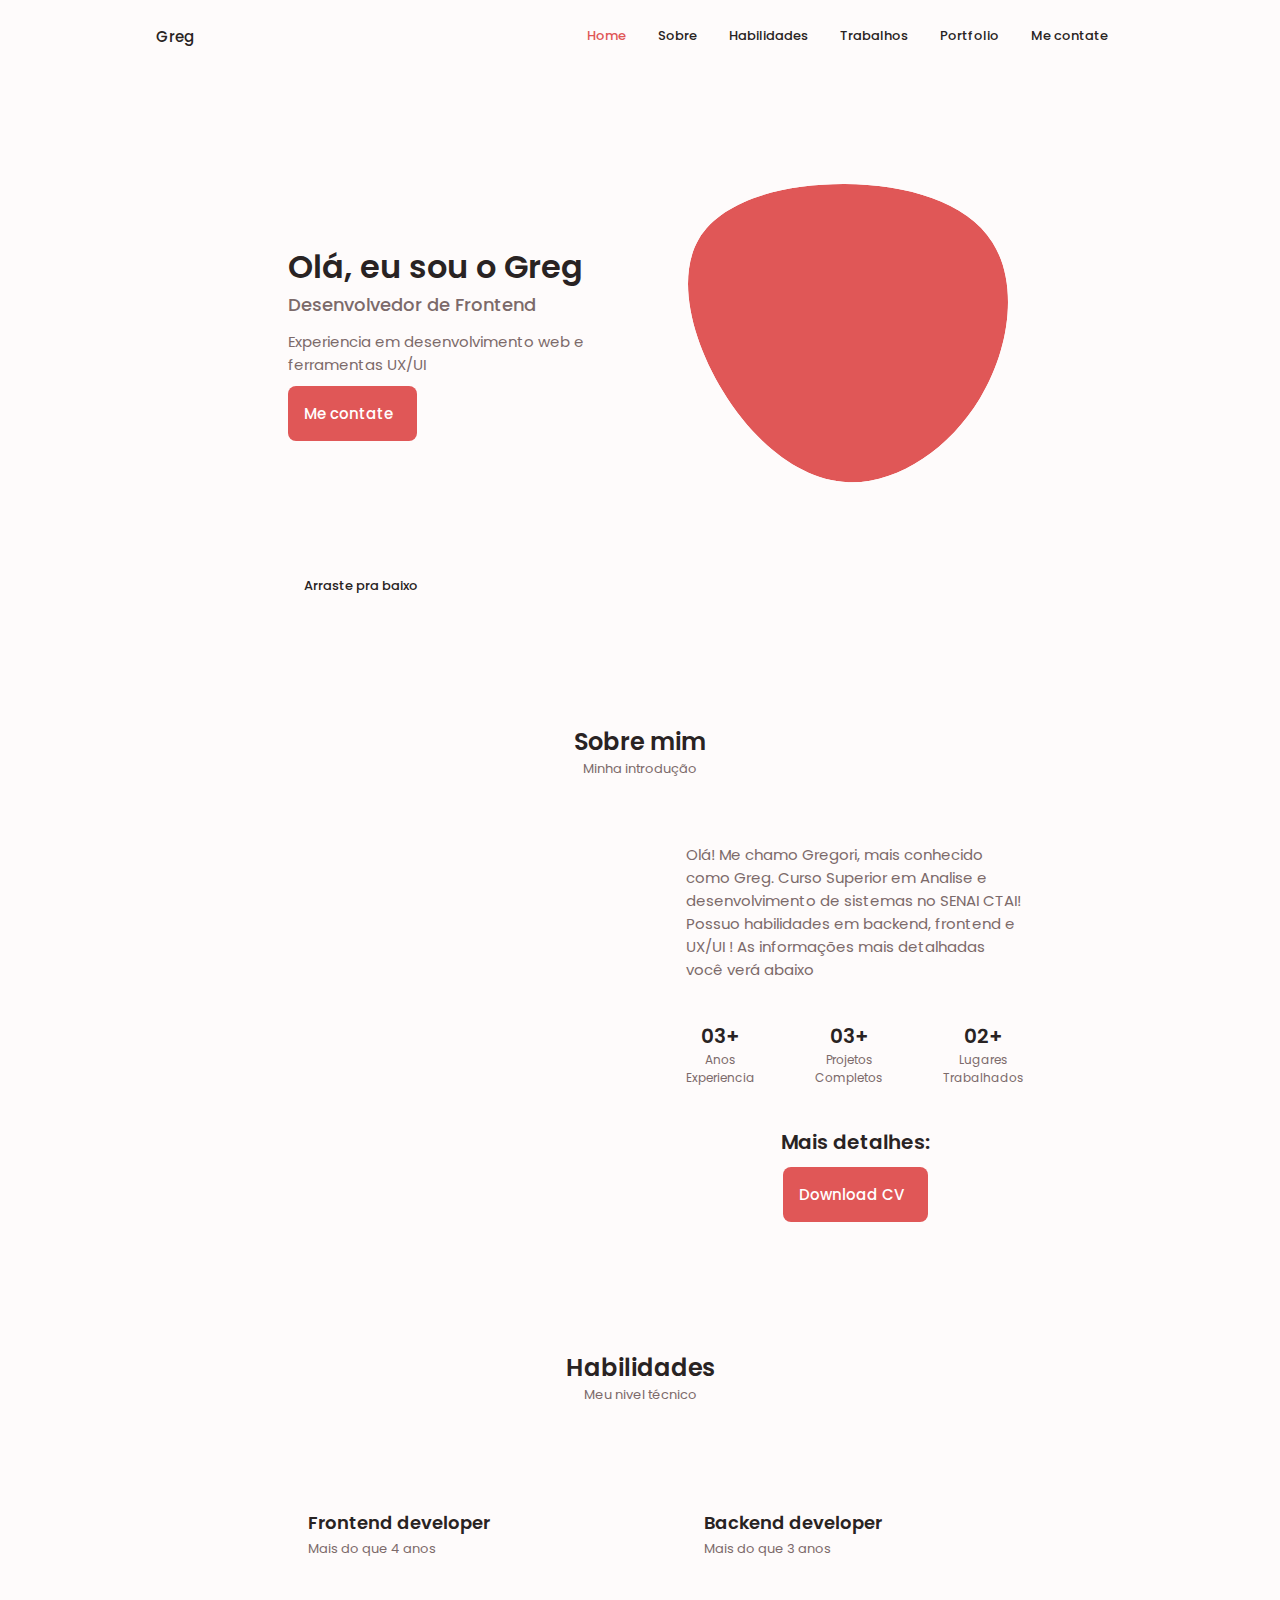
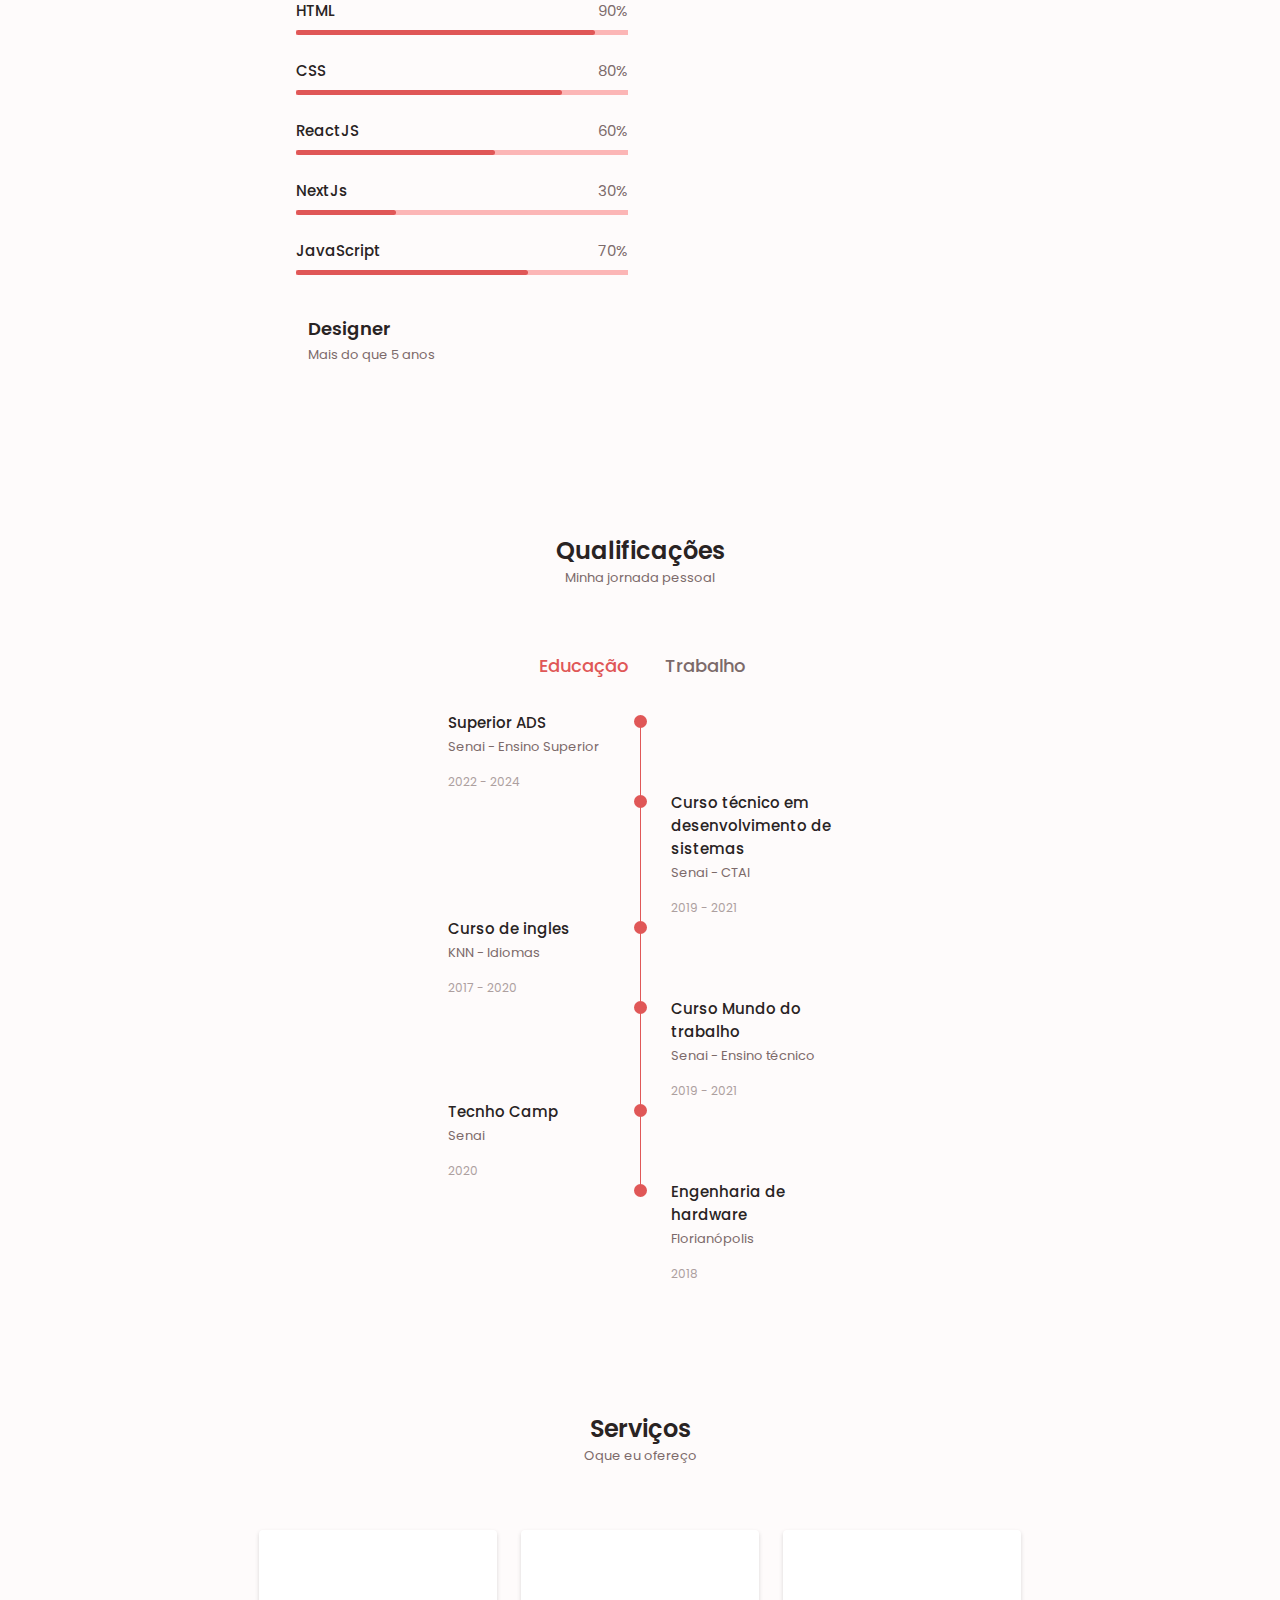
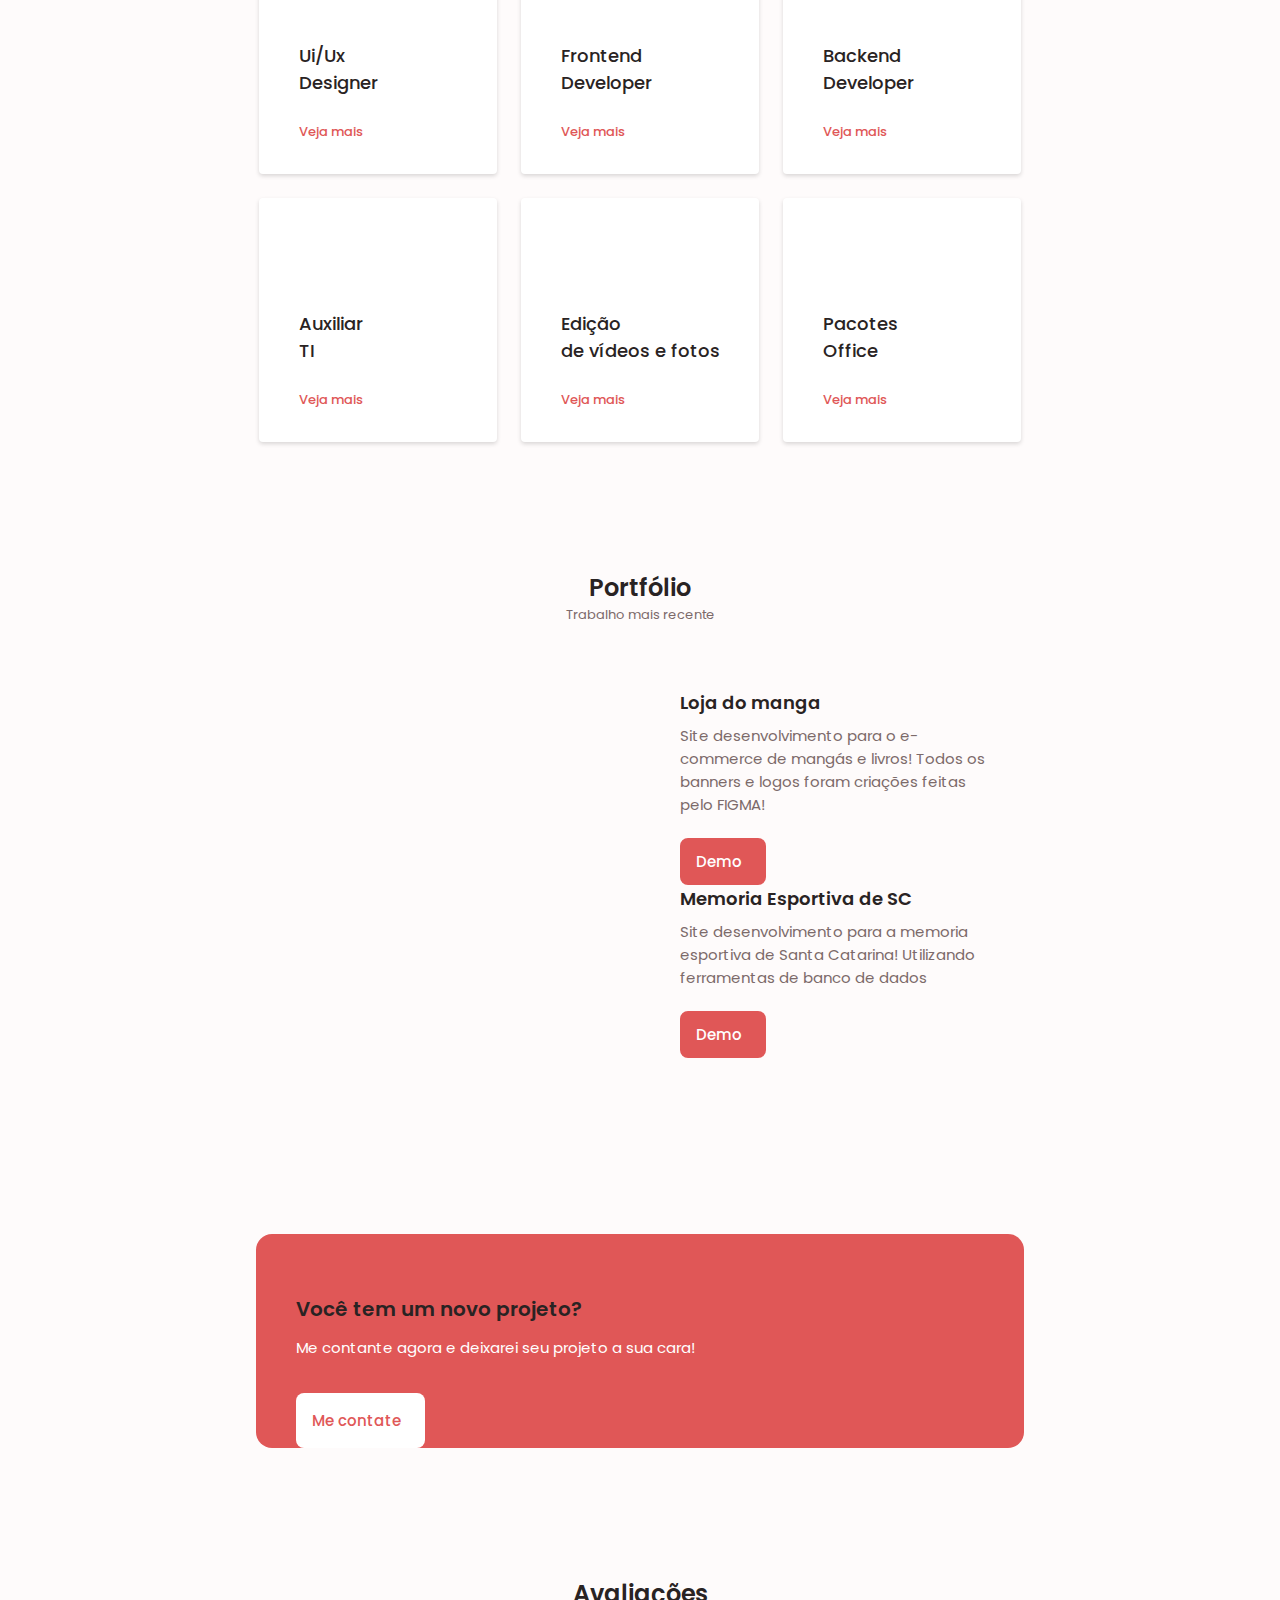
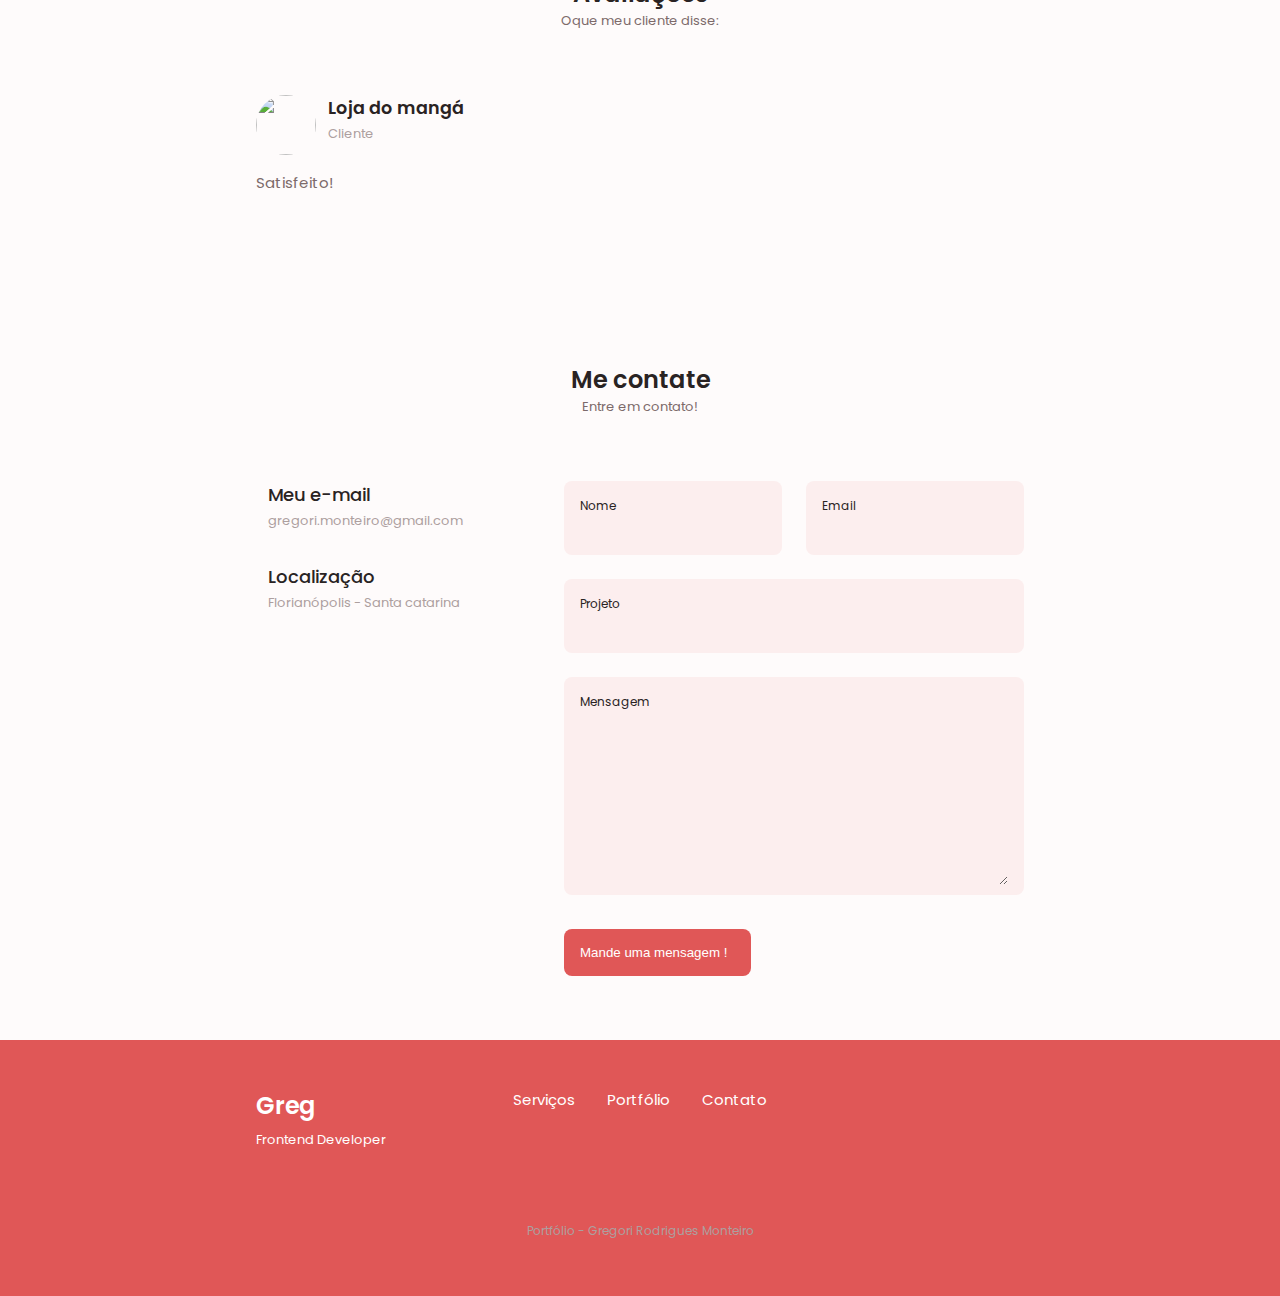
==== commit ad895c8c: "v2-commit" ====
--- a/index.html
+++ b/index.html
@@ -143,11 +143,12 @@
                         </div>
                     </div>
 
-                    <div class="about__buttons">
-                        <a download="" href="pdf/Curriculum vitae Gregori Rodrigues Monteiro.pdf" class="button button--flex">
-                            Download CV<i class="uil uil-folder-download button__icon"></i>
-                        </a>
-                    </div>
+                    <div class="about__buttons" style="display: flex; flex-direction: column;">
+                        <span class="about__info-title">Mais detalhes:</span>
+                        <a style="align-self: center;" download="Curriculum_vitae_Gregori_Rodrigues_Monteiro.pdf" href="pdf/Curriculum vitae Gregori Rodrigues Monteiro.pdf" class="button button--flex">
+                          Download CV<i class="uil uil-folder-download button__icon"></i>
+                        </a>
+                      </div>
                 </div>
             </div>
         </section>
@@ -175,10 +176,10 @@
                             <div class="skills__data">
                                 <div class="skills__titles">
                                     <h3 class="skills__name">HTML</h3>
-                                    <span class="skills__numer">80%</span>
-                                </div>
-                                <div class="skills_bar">
-                                    <span class="skills__percentage skills_css"></span>
+                                    <span class="skills__numer">90%</span>
+                                </div>
+                                <div class="skills_bar">
+                                    <span class="skills__percentage skills_html"></span>
                                 </div>
                             </div>
 
@@ -194,10 +195,10 @@
                             <div class="skills__data">
                                 <div class="skills__titles">
                                     <h3 class="skills__name">ReactJS</h3>
-                                    <span class="skills__numer">80%</span>
-                                </div>
-                                <div class="skills_bar">
-                                    <span class="skills__percentage skills_css"></span>
+                                    <span class="skills__numer">60%</span>
+                                </div>
+                                <div class="skills_bar">
+                                    <span class="skills__percentage skills_reactjs"></span>
                                 </div>
                             </div>
                             <div class="skills__data">
@@ -206,7 +207,7 @@
                                     <span class="skills__numer">30%</span>
                                 </div>
                                 <div class="skills_bar">
-                                    <span class="skills__percentage skills_css"></span>
+                                    <span class="skills__percentage skills_nextjs"></span>
                                 </div>
                             </div>
 
@@ -230,7 +231,7 @@
 
                             <div>
                                 <h1 class="skills__title">Backend developer</h1>
-                                <span class="skills__subtitle">Mais do que 2 anos</span>
+                                <span class="skills__subtitle">Mais do que 3 anos</span>
                             </div>
 
                             <i class="uil uil-angle-down skills_arrow"></i>
@@ -250,12 +251,23 @@
                             <div class="skills__data">
                                 <div class="skills__titles">
                                     <h3 class="skills__name">Node JS</h3>
-                                    <span class="skills__numer">60%</span>
+                                    <span class="skills__numer">50%</span>
                                 </div>
                                 <div class="skills_bar">
                                     <span class="skills__percentage skills_node"></span>
                                 </div>
                             </div>
+
+                            <div class="skills__data">
+                                <div class="skills__titles">
+                                    <h3 class="skills__name">Git</h3>
+                                    <span class="skills__numer">50%</span>
+                                </div>
+                                <div class="skills_bar">
+                                    <span class="skills__percentage skills_java"></span>
+                                </div>
+                            </div>
+
                             <div class="skills__data">
                                 <div class="skills__titles">
                                     <h3 class="skills__name">SQL</h3>
@@ -273,6 +285,16 @@
                                 </div>
                                 <div class="skills_bar">
                                     <span class="skills__percentage skills_firebase"></span>
+                                </div>
+                            </div>
+
+                            <div class="skills__data">
+                                <div class="skills__titles">
+                                    <h3 class="skills__name">AWS</h3>
+                                    <span class="skills__numer">70%</span>
+                                </div>
+                                <div class="skills_bar">
+                                    <span class="skills__percentage skills_aws"></span>
                                 </div>
                             </div>
 
@@ -315,21 +337,11 @@
 
                             <div class="skills__data">
                                 <div class="skills__titles">
-                                    <h3 class="skills__name">AdobeXD</h3>
-                                    <span class="skills__numer">60%</span>
-                                </div>
-                                <div class="skills_bar">
-                                    <span class="skills__percentage skills_adobe"></span>
-                                </div>
-                            </div>
-
-                            <div class="skills__data">
-                                <div class="skills__titles">
                                     <h3 class="skills__name">Photoshop</h3>
                                     <span class="skills__numer">85%</span>
                                 </div>
                                 <div class="skills_bar">
-                                    <span class="skills__percentage skills_phothoshop"></span>
+                                    <span class="skills__percentage skills_photoshop"></span>
                                 </div>
                             </div>
                         </div>
@@ -363,50 +375,50 @@
                         <!--Qualificação 1-->
                         <div class="qualification__data">
                             <div>
-                                <h3 class="qualification__title">Técnico ADS</h3>
-                                <span class="qualification__subtitle">Senai - Ensino técnico</span>
+                                <h3 class="qualification__title">Superior ADS</h3>
+                                <span class="qualification__subtitle">Senai - Ensino Superior</span>
+                                <div class="qualification__calendar">
+                                    <i class="uil uil-calendar-alt"></i>
+                                    2022 - 2024
+                                </div>
+                            </div>
+
+                            <div>
+                                <span class="qualification__rounder"></span>
+                                <span class="qualification__line"></span>
+                            </div>
+                        </div>
+
+                        <!--Qualificação 2-->
+                        <div class="qualification__data">
+                            <div></div>
+
+                            <div>
+                                <span class="qualification__rounder"></span>
+                                <span class="qualification__line"></span>
+                            </div>
+
+                            <div>
+                                <h3 class="qualification__title">Curso técnico em desenvolvimento de sistemas</h3>
+                                <span class="qualification__subtitle">Senai - CTAI</span>
                                 <div class="qualification__calendar">
                                     <i class="uil uil-calendar-alt"></i>
                                     2019 - 2021
                                 </div>
                             </div>
-
-                            <div>
-                                <span class="qualification__rounder"></span>
-                                <span class="qualification__line"></span>
-                            </div>
-                        </div>
-
-                        <!--Qualificação 2-->
+                        </div>
+
+                        <!--Qualificação 3-->
                         <div class="qualification__data">
-                            <div></div>
-
-                            <div>
-                                <span class="qualification__rounder"></span>
-                                <span class="qualification__line"></span>
-                            </div>
-
-                            <div>
-                                <h3 class="qualification__title">Curso de Inglês c/ Certificado</h3>
-                                <span class="qualification__subtitle">KNN Idiomas </span>
+
+                            
+
+                            <div>
+                                <h3 class="qualification__title">Curso de ingles</h3>
+                                <span class="qualification__subtitle">KNN - Idiomas</span>
                                 <div class="qualification__calendar">
                                     <i class="uil uil-calendar-alt"></i>
-                                    2017 - 2021
-                                </div>
-                            </div>
-                        </div>
-
-                        <!--Qualificação 3-->
-                        <div class="qualification__data">
-
-                            
-
-                            <div>
-                                <h3 class="qualification__title">Superior em ADS</h3>
-                                <span class="qualification__subtitle">Senai - Ensino técnologo</span>
-                                <div class="qualification__calendar">
-                                    <i class="uil uil-calendar-alt"></i>
-                                    2022 - 2024
+                                    2017 - 2020
                                 </div>
                             </div>
                             <div>
@@ -507,6 +519,7 @@
                                     <i class="uil uil-calendar-alt"></i>
                                    2022 - 2023
                                 </div>
+
                             </div>
                             <div>
                                 <h3 class="qualification__title">Estágiario em desenvolvimento de TI</h3>
@@ -547,19 +560,19 @@
                             <ul class="services__modal-services grid">
                                 <li class="services__modal-service">
                                     <i class="uil uil-check-circle services__modal-icon"></i>
-                                    <p>Desenvolvo a interface de úsuario</p>
-                                </li>
-                                <li class="services__modal-service">
-                                    <i class="uil uil-check-circle services__modal-icon"></i>
-                                    <p>Desenvolvo os requisitos da sua estilização</p>
-                                </li>
-                                <li class="services__modal-service">
-                                    <i class="uil uil-check-circle services__modal-icon"></i>
-                                    <p>Desenvolvo a sua identidade visual</p>
-                                </li>
-                                <li class="services__modal-service">
-                                    <i class="uil uil-check-circle services__modal-icon"></i>
-                                    <p>Desenvolvo suas logos e marca empresarial !</p>
+                                    <p>Desenvolvimento da sua interface de úsuario</p>
+                                </li>
+                                <li class="services__modal-service">
+                                    <i class="uil uil-check-circle services__modal-icon"></i>
+                                    <p>Desenvolvimento de requisitos da sua estilização</p>
+                                </li>
+                                <li class="services__modal-service">
+                                    <i class="uil uil-check-circle services__modal-icon"></i>
+                                    <p>Desenvolvimento de sua identidade visual</p>
+                                </li>
+                                <li class="services__modal-service">
+                                    <i class="uil uil-check-circle services__modal-icon"></i>
+                                    <p>Desenvolvimento de suas logos e marca empresarial !</p>
                                 </li>
                             </ul>
                         </div>
@@ -585,7 +598,7 @@
                             <ul class="services__modal-services grid">
                                 <li class="services__modal-service">
                                     <i class="uil uil-check-circle services__modal-icon"></i>
-                                    <p>Desenvolvo a sua página web</p>
+                                    <p>Desenvolvimento da sua página web</p>
                                 </li>
                                 <li class="services__modal-service">
                                     <i class="uil uil-check-circle services__modal-icon"></i>
@@ -593,7 +606,7 @@
                                 </li>
                                 <li class="services__modal-service">
                                     <i class="uil uil-check-circle services__modal-icon"></i>
-                                    <p>Tiro sua ideia do papel e coloco na web!</p>
+                                    <p>Tiramos a sua ideia do papel e colocamos na web!</p>
                                 </li>
                             </ul>
                         </div>
@@ -655,6 +668,14 @@
                                     <i class="uil uil-check-circle services__modal-icon"></i>
                                     <p>Manutenção de sistemas locais e redes</p>
                                 </li>
+                                <li class="services__modal-service">
+                                    <i class="uil uil-check-circle services__modal-icon"></i>
+                                    <p>Help desk</p>
+                                </li>
+                                <li class="services__modal-service">
+                                    <i class="uil uil-check-circle services__modal-icon"></i>
+                                    <p>Manutenção de sistemas web, como zendesk, SAP Business, AWS</p>
+                                </li>
                             </ul>
                         </div>
                     </div>
@@ -717,11 +738,7 @@
                                 </li>
                                 <li class="services__modal-service">
                                     <i class="uil uil-check-circle services__modal-icon"></i>
-                                    <p>Eficiencia principalmente em Excel</p>
-                                </li>
-                                <li class="services__modal-service">
-                                    <i class="uil uil-check-circle services__modal-icon"></i>
-                                    <p>Manipulação de dados</p>
+                                    <p>Manipulação de dados, macros, procvs, indice e corresp</p>
                                 </li>
                             </ul>
                         </div>
@@ -750,7 +767,7 @@
                             </a>
                         </div>
                     </div>
-                    <!--=============== Portfolio 2  ===============-->
+                    <!-- =============== Portfolio 2  ===============
                     <div class="portfolio__content grid swiper-slide">
                         <img src="img/portfolio_img2.png" alt="" class="portfolio__img">
 
@@ -762,7 +779,7 @@
                                 <i class="uil uil-arrow-right button__icon"></i>
                             </a>
                         </div>
-                    </div>
+                    </div> -->
                     <!--=============== Portfolio 3  ===============-->
                     <div class="portfolio__content grid swiper-slide">
                         <img src="img/portfolio_img3.png" alt="" class="portfolio__img">
@@ -819,7 +836,7 @@
                                 <img src="/img/testemunho.png" alt="" class="testimonial__img">
 
                                 <div>
-                                    <h3 class="testiomonial__name">Sergio Kato</h3>
+                                    <h3 class="testiomonial__name">Loja do mangá</h3>
                                     <span class="testimonial__client">Cliente</span>
                                 </div>
                             </div>
@@ -832,7 +849,7 @@
                             </div>
                         </div>
 
-                        <p class="testimonial__description">ótimo projeto!</p>
+                        <p class="testimonial__description">Satisfeito!</p>
                     </div>
                 </div>
                  <!-- Add Pagination -->
@@ -883,12 +900,12 @@
                         <label for="message" class="contact__label">Mensagem</label>
                         <textarea name="message" id="" cols="30" rows="7" class="contact__input"  required></textarea>
                     </div>
-                    <input type="hidden" name="_next" value="https://portfolio-greggregk.vercel.app/agradecimento.html">
                     <div>
                         <button type="submit" class="button button--flex">
                             Mande uma mensagem !
                             <i class="uil uil-message button__icon"></i>
                         </button>
+                        <input type="hidden" name="_next" value="https://portfolio-greggregk.vercel.app/agradecimento.html">
                     </div>
                 </form>
             </div>
--- a/css/styles.css
+++ b/css/styles.css
@@ -4,8 +4,10 @@
     --header-height: 3rem;
 
     /*========== Colors ==========*/
-    /* Change favorite color */
-    --hue-color: 000; /*Purple 250 - Green 142 - Blue 230 - Pink 340*/
+    /* Facilmente podemos alterar para outras cores */
+    --hue-color: 000; 
+    /*Cores comuns: 
+    Roxo 250 - Verde 142 - Azul 230 - Rosa 340*/
 
     /* HSL color mode */
     --first-color: hsl(var(--hue-color), 69%, 61%);
@@ -89,6 +91,7 @@
     box-sizing: border-box;
     padding: 0;
     margin: 0;
+    text-align: left;
 }
 
 html{
@@ -285,6 +288,20 @@
     grid-column: 1/3 ;
 }
 
+.home__data, .button{
+    margin-top: 10px;
+}
+
+/* Estilos padrão do ícone */
+.uil-message {
+    transition: transform 0.3s ease; /* Adiciona uma transição suave */
+  }
+  
+  /* Estilo ao passar o mouse sobre o botão */
+  .button:hover .uil-message {
+    transform: translateX(5px); /* Movimenta o ícone 10 pixels para a direita */
+  }
+
 .home__title{
     font-size: var(--big-font-size);
 }
@@ -304,14 +321,21 @@
     display: none;
 }
 
-.home__scroll-button{
-    color: var(--first-color);
-    transition: .3s;
-}
-
-.home__scroll-button:hover{
-    transform: translateY(0.25rem);
-}
+.home__scroll-button {
+    color: var(--first-color);
+    animation: scrollButtonAnimation 2s ease-in-out infinite;
+}
+
+@keyframes scrollButtonAnimation {
+    0%, 100% {
+        transform: translateY(0);
+    }
+    50% {
+        transform: translateY(0.25rem);
+    }
+}
+
+
 
 .home__scroll-mouse{
     font-size: 2rem;
@@ -335,6 +359,7 @@
     padding: 1rem;
     border-radius: .5rem;
     font-weight:  var(--font-medium);
+    border: none;
 }
 
 .button:hover{
@@ -385,7 +410,7 @@
 }
 
 .about__description{
-    text-align: center;
+    text-align: left;
     margin-bottom: var(--mb-2-5);
 }
 
@@ -441,7 +466,6 @@
 
 .skills__subtitle{
     font-size: var(--small-font-size);
-    color: var(--first-color-second);
 }
 
 .skills_arrow{
@@ -480,6 +504,8 @@
     background-color: var(--first-color);
 }
 
+/*Skills Frontend*/
+
 .skills_html{
     width: 90%;
 }
@@ -490,11 +516,20 @@
     width: 70%;
 }
 
+.skills_nextjs{
+    width: 30%;
+}
+
+.skills_reactjs{
+    width: 60%;
+}
+
+/*Skills backend*/
 .skills_java{
     width: 70%;
 }
 .skills_node{
-    width: 60%;
+    width: 50%;
 }
 .skills_firebase{
     width: 50%;
@@ -503,11 +538,14 @@
     width: 80%;
 }
 
+.skills_aws{
+    width: 70%;
+}
+
+/*Skills Designer*/
+
 .skills_figma{
     width: 90%;
-}
-.skills_adobe{
-    width: 60%;
 }
 
 .skills_photoshop{
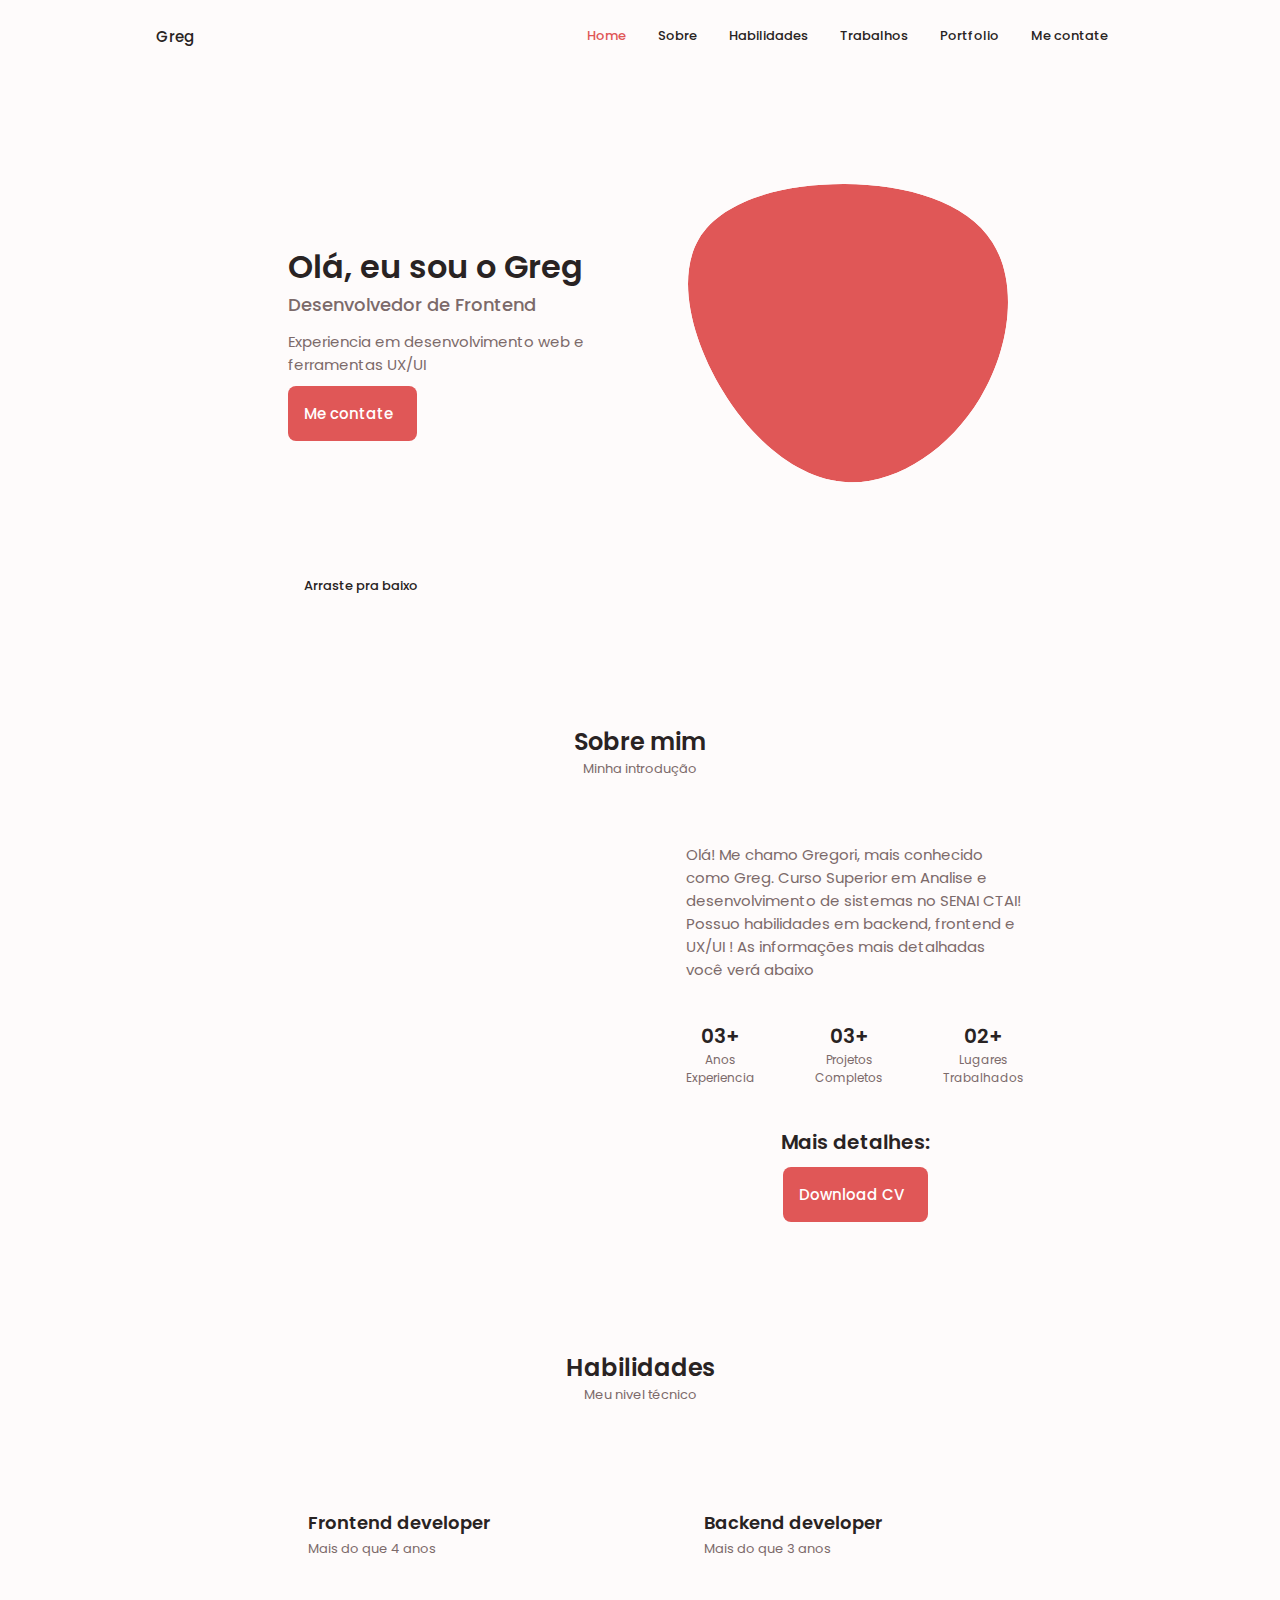
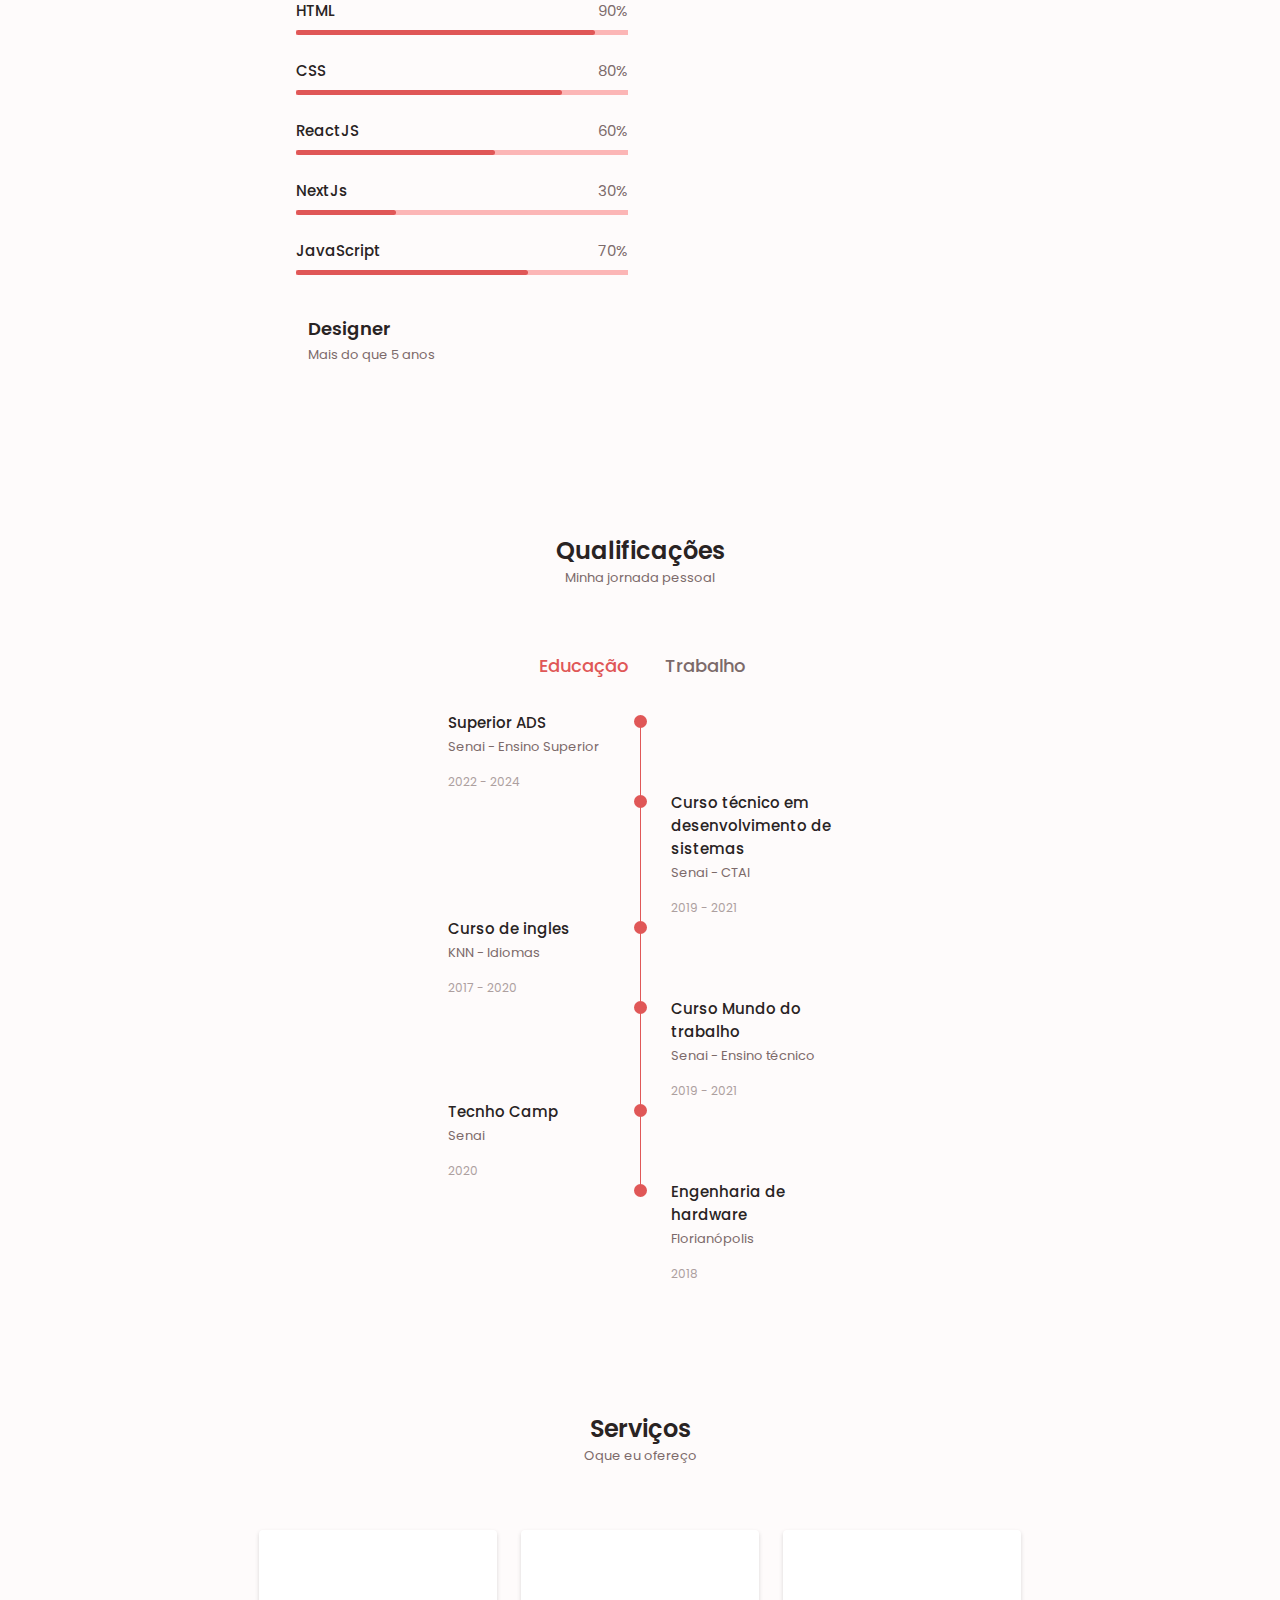
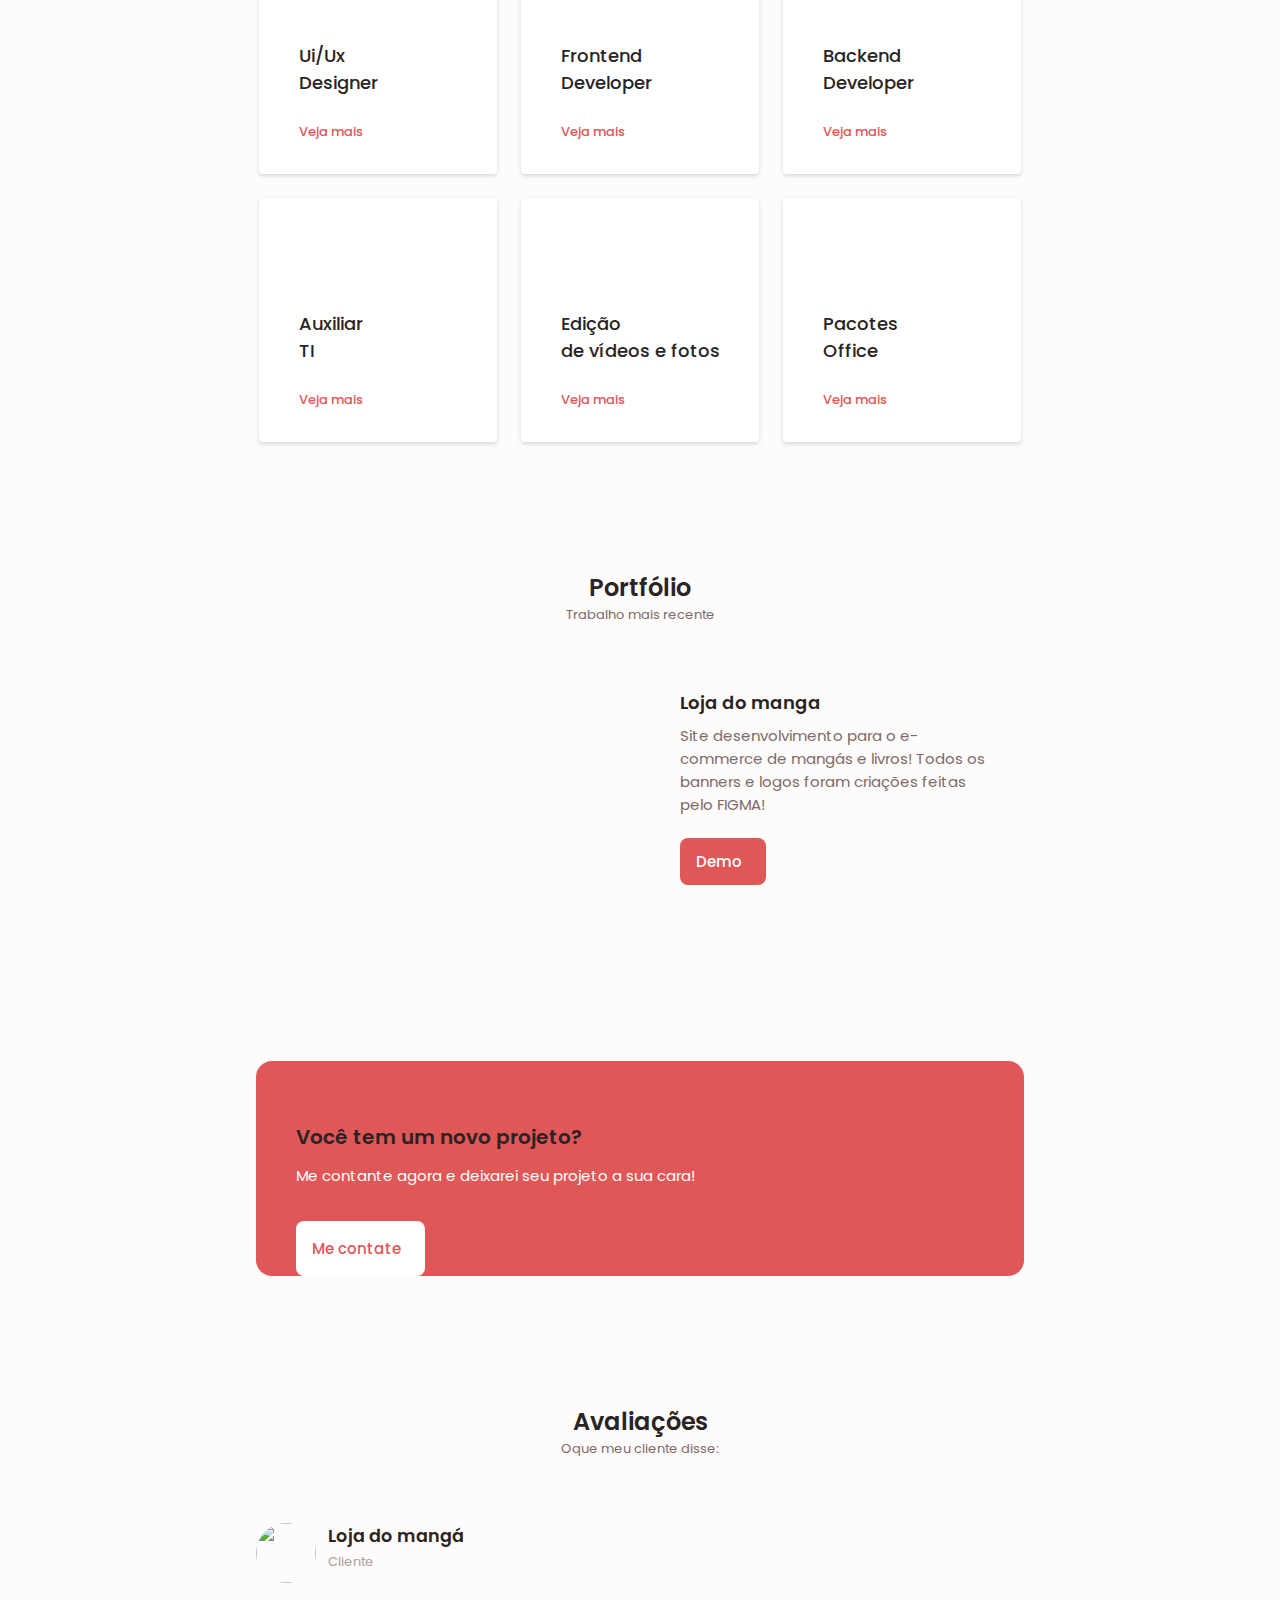
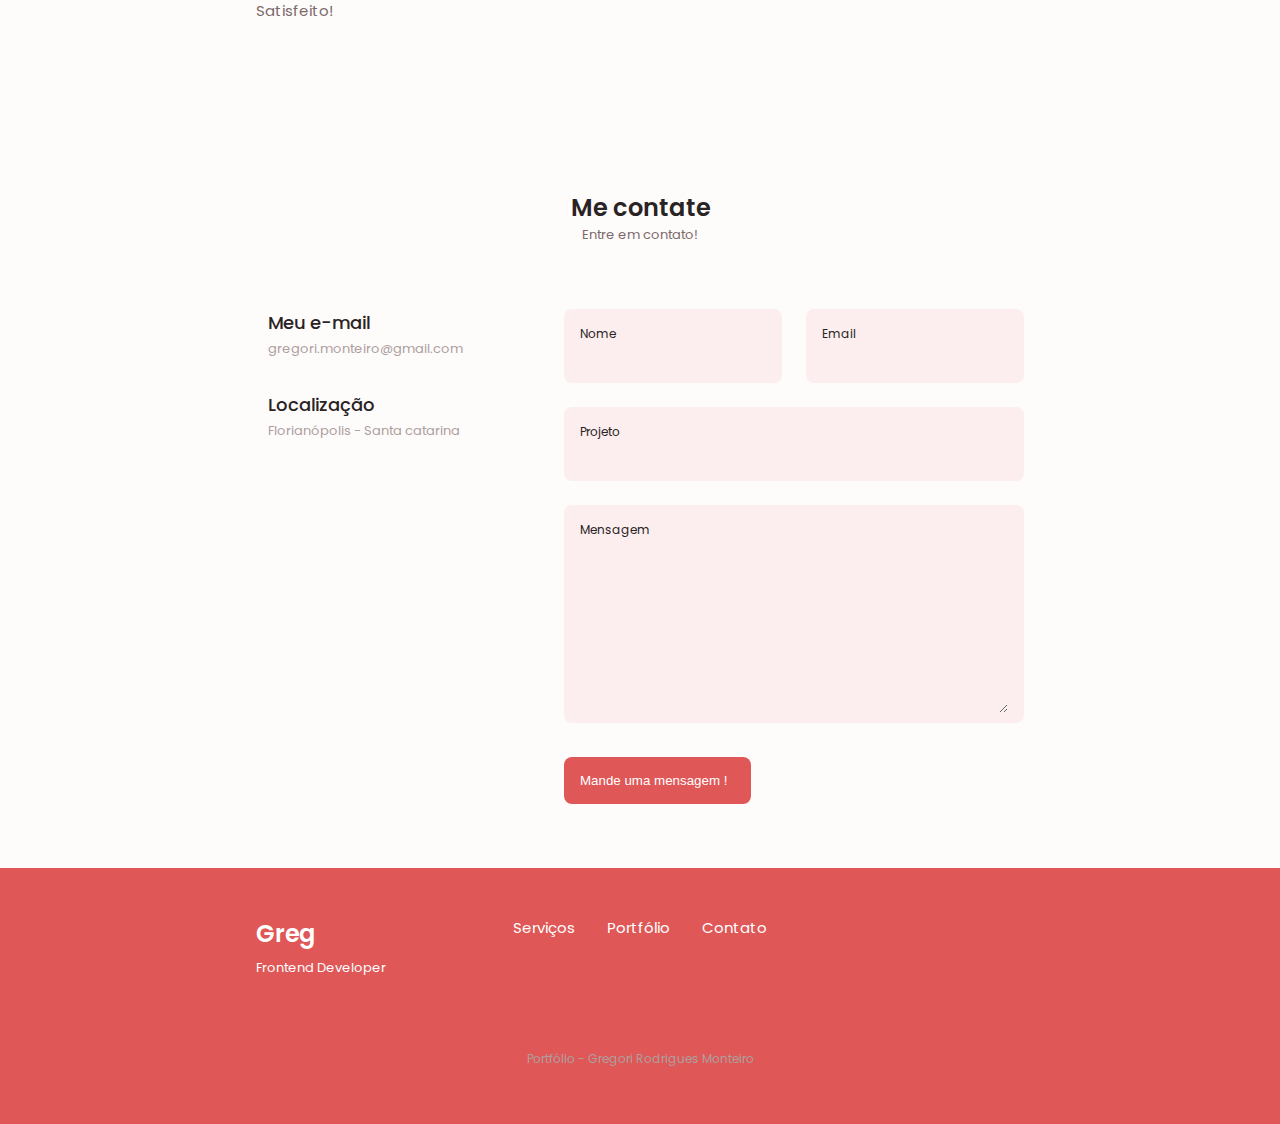
==== commit e68a30a1: "v2-commit-ok" ====
--- a/index.html
+++ b/index.html
@@ -781,7 +781,7 @@
                         </div>
                     </div> -->
                     <!--=============== Portfolio 3  ===============-->
-                    <div class="portfolio__content grid swiper-slide">
+                    <!-- <div class="portfolio__content grid swiper-slide">
                         <img src="img/portfolio_img3.png" alt="" class="portfolio__img">
 
                         <div class="portfolio__data">
@@ -792,7 +792,7 @@
                                 <i class="uil uil-arrow-right button__icon"></i>
                             </a>
                         </div>
-                    </div>
+                    </div> -->
                 </div>
                   <!-- Add Arrows -->
                   <div class="swiper-button-next">
